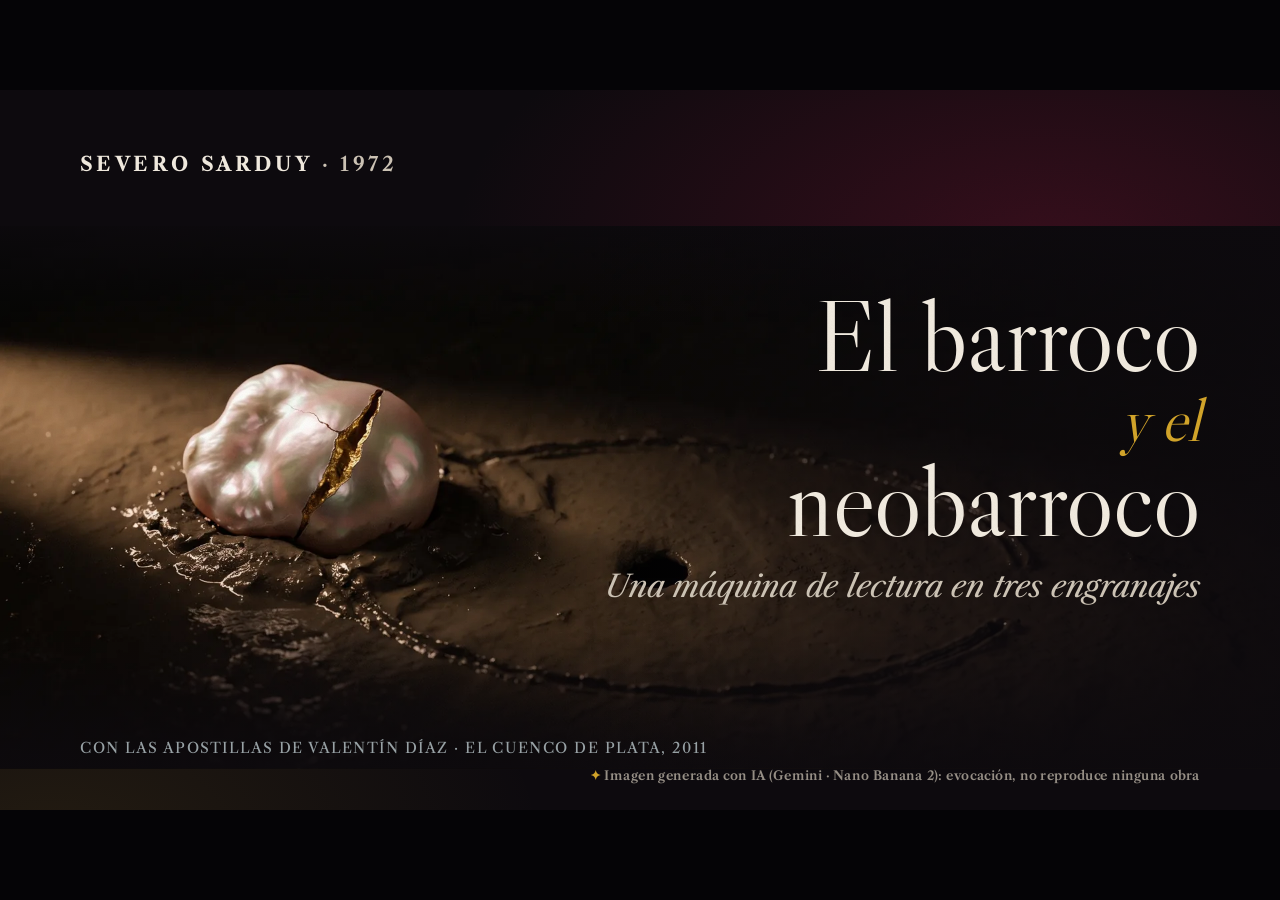
==== docs/index.html @ e1f1f98c "Rediseño: tema claro (papel), Libre Caslon, acento esmeralda y vitrinas oscuras para imagen y 3D Co-" ====
<!doctype html>
<html lang="es">
<head>
<meta charset="utf-8">
<meta name="viewport" content="width=device-width, initial-scale=1">
<title>El barroco y el neobarroco · Severo Sarduy</title>
<meta name="description" content="Clase sobre «El barroco y el neobarroco» de Severo Sarduy (1972), con esquemas 3D.">
<link rel="preconnect" href="https://fonts.googleapis.com">
<link rel="preconnect" href="https://fonts.gstatic.com" crossorigin>
<link href="https://fonts.googleapis.com/css2?family=Libre+Caslon+Display&family=Libre+Caslon+Text:ital,wght@0,400;0,700;1,400&display=swap" rel="stylesheet">
<link rel="stylesheet" href="css/tokens.css">
<link rel="stylesheet" href="css/svg.css">
<link rel="stylesheet" href="css/deck.css">
<link rel="icon" href="data:image/svg+xml,<svg xmlns='http://www.w3.org/2000/svg' viewBox='0 0 64 64'><rect width='64' height='64' fill='%2314100D'/><ellipse cx='32' cy='32' rx='24' ry='15' fill='none' stroke='%23D4A62A' stroke-width='4' stroke-dasharray='8 6'/><circle cx='22' cy='32' r='5' fill='%23D4A62A'/></svg>">
</head>
<body>
<div id="stage" role="application" aria-roledescription="presentación" aria-label="El barroco y el neobarroco">

<!-- =============================================================== 1 PORTADA -->
<section class="slide portada sin-pie oscura" data-titulo="Portada" data-modulo="">
  <div class="banda" data-bg="img/nb-01-perla.webp" role="img" aria-label="Imagen generada con IA: perla barroca irregular semihundida en barro, con una veta de oro y un surco en arco abierto alrededor de un hueco"></div>
  <p class="autor"><b>Severo Sarduy</b> · 1972</p>
  <div class="titulo-portada">
    <h1>El barroco<span class="y">y el</span>neobarroco</h1>
    <p class="sub">Una máquina de lectura en tres engranajes</p>
  </div>
  <p class="apost" style="bottom:80px">Con las apostillas de Valentín Díaz · El Cuenco de Plata, 2011</p>
  <p class="credito ia">Imagen generada con IA (Gemini · Nano Banana 2): evocación, no reproduce ninguna obra</p>
</section>

<!-- =============================================================== 2 PROVOCACIÓN -->
<section class="slide" data-titulo="¿Qué palabra dirían al entrar aquí?" data-modulo="barroco">
  <div class="texto-img">
    <div class="col centro-v">
      <p class="kicker">Provocación</p>
      <h2>¿Qué palabra dirían al entrar aquí?</h2>
      <p class="cuerpo secund">Treinta segundos. Una sola palabra, anotada en su hoja.</p>
      <p class="cita mt-l" data-from="1">¡Cuánto trabajo!</p>
      <p class="ref" data-from="1">La exclamación «infalible» ante toda capilla de Churriguera · Sarduy 1972, §4 a</p>
      <p class="pregunta mt-l" data-from="2">¿Naturaleza desbordada o artificio calculado?</p>
    </div>
    <div class="col">
      <figure class="marco-img" style="height:870px;margin:0">
        <img data-src="img/pd-retablo.webp" alt="Retablo mayor de San Esteban en Salamanca: columnas salomónicas doradas, ángeles y volutas que llenan todo el muro">
        <figcaption class="credito">J. B. de Churriguera, retablo mayor de San Esteban, Salamanca (1692-94) · Foto Zarateman, CC0</figcaption>
      </figure>
    </div>
  </div>
</section>

<!-- =============================================================== 3 EL DESAFÍO -->
<section class="slide" data-titulo="El desafío: construir la máquina" data-modulo="barroco">
  <div class="texto-img">
    <div class="col">
      <p class="kicker">El desafío</p>
      <h2 style="font-size:70px;margin-bottom:24px">Reducir lo barroco a un <em>esquema operatorio</em></h2>
      <p class="cuerpo">Sarduy no quiere ampliar el concepto, sino restringirlo:</p>
      <p class="cita media mt-s">un esquema operatorio preciso, que no dejara intersticios</p>
      <p class="ref">Sarduy 1972, §1 · para el arte latinoamericano de su tiempo</p>
      <p class="cuerpo mt-m" data-from="1">Para Valentín Díaz, el neobarroco es <em>«antes una máquina lectora que una poética»</em>.</p>
      <p class="ref" data-from="1">Díaz 2011, apostilla 4</p>
      <table class="tabla mt-s compacta" data-from="2" style="font-size:26px">
        <tr><td style="font-size:36px;width:300px">I · Artificio</td><td>sustitución · proliferación · condensación</td></tr>
        <tr><td style="font-size:36px">II · Parodia</td><td>intertextualidad · intratextualidad</td></tr>
        <tr><td style="font-size:36px">III · Salida</td><td>erotismo · espejo · revolución</td></tr>
      </table>
    </div>
    <div class="col">
      <figure class="marco-img" style="height:870px;margin:0">
        <img data-src="img/pd-rueda.webp" alt="Rueda de libros de madera: un mueble giratorio que presenta varios libros abiertos a un solo lector">
        <figcaption class="credito">Rueda de libros («bookwheel»), s. XVII · Foto CC0, Wikimedia Commons</figcaption>
      </figure>
    </div>
  </div>
</section>

<!-- =============================================================== 4 BARRUECO -->
<section class="slide" data-titulo="Barrueco: una palabra que ya prolifera" data-modulo="barroco">
  <p class="kicker">§1 · Lo barroco</p>
  <h2>Una palabra que ya <em>prolifera</em></h2>
  <div class="figura" style="height:600px;margin-top:-16px" data-svg="svg/barrueco.svg"></div>
  <p class="cita chica abs" style="left:120px;bottom:104px;width:1250px">destinado, desde su nacimiento, a la ambigüedad, a la difusión semántica</p>
  <p class="ref abs" style="right:120px;bottom:112px">Sarduy 1972, §1</p>
</section>

<!-- =============================================================== 5 TRENTO -->
<section class="slide sin-pie oscura" style="padding:0" data-titulo="Trento: una pedagogía del impacto" data-modulo="barroco">
  <div class="diptico">
    <div>
      <div class="img" data-bg="img/pd-sfumato.webp" role="img" aria-label="Detalle de la Virgen de las Rocas de Leonardo: rostros envueltos en sombras suaves"></div>
      <div class="velo-abajo"></div>
      <div class="txt">
        <p class="quien marca-azogue">Antes</p>
        <p class="cuerpo">El matiz progresivo del <em>sfumato</em>; la sutileza simbólica de los santos con sus atributos.</p>
      </div>
      <p class="credito" style="left:90px;bottom:60px">Leonardo, <i>Virgen de las Rocas</i> (detalle), Louvre · dominio público</p>
    </div>
    <div>
      <div class="img" data-bg="img/pd-loreto.webp" style="background-position:50% 78%" role="img" aria-label="Madonna di Loreto de Caravaggio: dos peregrinos arrodillados, con los pies sucios en primer plano, ante la Virgen"></div>
      <div class="velo-abajo"></div>
      <div class="txt" data-from="1">
        <p class="quien marca-oro">Trento y los jesuitas</p>
        <p class="cuerpo">Un arte «literalmente del <em>tape-à-l’oeil</em>»: nitidez teatral, claroscuro recortado, pies de mendigos y manos callosas.</p>
      </div>
      <p class="credito" style="left:90px;bottom:60px">Caravaggio, <i>Madonna di Loreto</i> (c. 1604-06), Roma · dominio público</p>
    </div>
  </div>
  <div class="abs" style="left:90px;top:70px;z-index:4">
    <p class="kicker">§1 · Contrarreforma</p>
    <h2 style="font-size:72px;text-shadow:0 2px 24px rgba(0,0,0,.7)">Una pedagogía del impacto</h2>
  </div>
</section>

<!-- =============================================================== 6 SÍNTOMAS -->
<section class="slide" data-titulo="Seis síntomas de un corte epistémico" data-modulo="barroco">
  <p class="kicker">§1 · Un estallido</p>
  <h2>Seis síntomas de un <em>corte epistémico</em></h2>
  <div class="figura" style="height:580px" data-svg="svg/sintomas.svg"></div>
  <p class="peq abs revela" style="left:120px;bottom:112px;width:1500px" data-from="7">Nota 1 de Sarduy: no es un corte epistemológico (de la ideología a la ciencia), sino <b class="marca-oro">«el paso de una ideología a otra ideología»</b>.</p>
</section>

<!-- =============================================================== 7 SIMULTÁNEOS -->
<section class="slide" data-titulo="Simultáneos, no causales" data-modulo="barroco">
  <p class="kicker">§1 · Manifestaciones simultáneas</p>
  <h2>Un mismo gesto en los astros, la sangre, el verso y la piedra</h2>
  <div style="display:grid;grid-template-columns:repeat(5,1fr);gap:22px;height:470px;margin-top:0">
    <figure class="marco-img contener" style="margin:0"><img data-src="img/pd-kepler.webp" alt="Diagrama de Kepler de la órbita de Marte vista desde la Tierra"><figcaption class="credito" style="bottom:auto;top:12px">1609 · Kepler</figcaption></figure>
    <figure class="marco-img" style="margin:0" data-from="1"><img data-src="img/pd-gongora.webp" alt="Retrato de Luis de Góngora por Velázquez"><figcaption class="credito" style="bottom:auto;top:12px">1613 · Góngora, <i>Soledades</i></figcaption></figure>
    <figure class="marco-img contener" style="margin:0" data-from="2"><img data-src="img/pd-harvey.webp" alt="Grabado de Harvey que muestra las venas del antebrazo"><figcaption class="credito" style="bottom:auto;top:12px">1628 · Harvey</figcaption></figure>
    <figure class="marco-img" style="margin:0" data-from="3"><img data-src="img/pd-descartes.webp" alt="Retrato de René Descartes atribuido a Frans Hals"><figcaption class="credito" style="bottom:auto;top:12px">1637 · Descartes</figcaption></figure>
    <figure class="marco-img" style="margin:0" data-from="4"><img data-src="img/pd-sancarlo.webp" alt="Cúpula oval de San Carlo alle Quattro Fontane, con casetones que se achican hacia la linterna"><figcaption class="credito" style="bottom:auto;top:12px">1638 · Borromini</figcaption></figure>
  </div>
  <p class="cuerpo mt-m ancho-1100" style="font-size:34px" data-from="5">No hay una causa que baje de la ciencia al arte: son <b>manifestaciones simultáneas</b> de un mismo estallido.</p>
  <p class="credito" style="left:120px;bottom:88px">Kepler, <i>Astronomia nova</i>; Velázquez, <i>Góngora</i>; Harvey, <i>De motu cordis</i>; Hals, <i>Descartes</i>: dominio público · Cúpula de San Carlo: Fiat 500e, CC BY-SA 4.0</p>
</section>

<!-- =============================================================== 8 RETOMBÉE -->
<section class="slide" data-titulo="Parecidos sin causa: retombée" data-modulo="barroco">
  <p class="kicker azogue">Lectura posterior · Sarduy 1974, citado por Díaz</p>
  <h2>Parecidos sin causa: la <em>retombée</em></h2>
  <div class="figura" style="height:560px" data-svg="svg/retombee.svg"></div>
  <p class="cuerpo abs" style="left:120px;bottom:112px;width:1650px;text-align:center;max-width:none">En esta cámara, <em>a veces el eco [precede] a la voz</em>. <span class="ref">Díaz 2011, apostilla 6</span></p>
</section>

<!-- =============================================================== 9 D'ORS / SARDUY -->
<section class="slide sin-pie oscura" style="padding:0" data-titulo="¿Naturaleza o artificio?" data-modulo="artificio">
  <div class="diptico">
    <div>
      <div class="img" data-bg="img/nb-02-jardin.webp" role="img" aria-label="Imagen generada con IA: rincón de jardín botánico con helechos, bruma y dos tórtolas"></div>
      <div class="velo-abajo"></div>
      <div class="txt">
        <p class="quien marca-azogue">Lo que oye Eugenio d’Ors</p>
        <p class="cita chica">voces de tórtolas, voces de trompetas, oídas en un jardín botánico</p>
        <p class="cuerpo mt-s">Lo barroco como retorno a lo primigenio: la nostalgia del Paraíso Perdido.</p>
      </div>
    </div>
    <div>
      <div class="img" data-bg="img/nb-04-festin.webp" role="img" aria-label="Imagen generada con IA: bodegón de un festín de azúcar, vidrio y seda, con una máscara vacía"></div>
      <div class="velo-abajo"></div>
      <div class="txt" data-from="1">
        <p class="quien marca-oro">Lo que ve Sarduy</p>
        <p class="cita chica">la apoteosis del artificio, la ironía e irrisión de la naturaleza</p>
        <p class="cuerpo mt-s">Volutas, arabescos, máscaras, confitados sombreros: <b>artificialización</b> (Rousset).</p>
      </div>
    </div>
  </div>
  <div class="abs" style="left:90px;top:70px;z-index:4">
    <p class="kicker">§2 · Artificio</p>
    <h2 style="font-size:72px;text-shadow:0 2px 24px rgba(0,0,0,.7)">¿Naturaleza o artificio?</h2>
  </div>
  <p class="etiqueta-ia" style="right:40px;top:40px;z-index:4">✦ Imágenes generadas con IA · evocaciones</p>
  <p class="peq abs" style="left:1050px;right:90px;top:170px;z-index:4" data-from="2">Matiz de Díaz: el desacuerdo con d’Ors «no debería ser sobreestimado»; con él, el barroco se vuelve <em>lo barroco</em>, una constante que atraviesa épocas.</p>
</section>

<!-- =============================================================== 10 GÓNGORA -->
<section class="slide" data-titulo="Adivina qué nombra Góngora" data-modulo="artificio">
  <p class="kicker">§2 · Artificialización</p>
  <h2>¿Qué nombra Góngora?</h2>
  <div class="tarjetas t3" style="height:700px">
    <div class="tarjeta" style="padding:0;overflow:hidden;display:flex;flex-direction:column">
      <p class="cita chica" style="padding:28px 30px 0">raudos torbellinos de Noruega</p>
      <div style="flex:1;position:relative;margin-top:16px" data-from="1">
        <div class="sangre" data-bg="img/nb-05-halcon.webp" style="background-position:70% 50%" role="img" aria-label="Imagen generada con IA: halcón en picado que se deshace en un torbellino"></div>
        <p class="pregunta rotulo-img">los halcones</p>
      </div>
    </div>
    <div class="tarjeta" style="padding:0;overflow:hidden;display:flex;flex-direction:column">
      <p class="cita chica" style="padding:28px 30px 0">paréntesis frondosos / al período [son] su corriente</p>
      <div style="flex:1;position:relative;margin-top:16px" data-from="2">
        <div class="sangre" data-bg="img/nb-07-islas.webp" style="background-position:62% 50%" role="img" aria-label="Imagen generada con IA: vista aérea de un río con dos islas curvas como paréntesis"></div>
        <p class="pregunta rotulo-img">las islas de un río</p>
      </div>
    </div>
    <div class="tarjeta" style="padding:0;overflow:hidden;display:flex;flex-direction:column">
      <p class="cita chica" style="padding:28px 30px 0">de fugitiva plata / la bisagra, aunque estrecha, abrazadora</p>
      <div style="flex:1;position:relative;margin-top:16px" data-from="3">
        <div class="sangre" data-bg="img/pd-magallanes.webp" style="background-position:40% 60%" role="img" aria-label="Mapa de Blaeu de 1635 del estrecho de Magallanes"></div>
        <p class="pregunta rotulo-img">el estrecho de Magallanes</p>
      </div>
    </div>
  </div>
  <p class="credito" style="left:120px;bottom:88px">Góngora, <i>Soledades</i> (1613), citado por Sarduy §2 · ✦ halcón e islas: imágenes generadas con IA · W. Blaeu, <i>Tabula Magellanica</i> (1635), dominio público</p>
</section>

<!-- =============================================================== 11 METÁFORA AL CUADRADO -->
<section class="slide" data-titulo="La metáfora al cuadrado" data-modulo="artificio">
  <div class="dos" style="grid-template-columns:600px 1fr;gap:50px">
    <div class="col">
      <p class="kicker">§2 · Góngora y sus lectores</p>
      <h2>La metáfora <em>al cuadrado</em></h2>
      <p class="cita chica">eleva al cuadrado un nivel ya elaborado del lenguaje</p>
      <p class="ref">Sarduy 1972, §2</p>
      <p class="cuerpo mt-m" style="font-size:34px">Dámaso Alonso descifra a Góngora; Sarduy comenta a Alonso; «otro quizá (ojalá) comentará éste». Cada lectura <b>envuelve</b> a la anterior: muñecas rusas.</p>
      <p class="peq mt-m voz-diaz" data-from="6">Díaz: leer no devuelve el sentido literal —el origen está «potencialmente perdido»—; inventa un grado más.</p>
    </div>
    <div class="figura" style="height:820px;margin-top:-20px" data-svg="svg/muniecas.svg"></div>
  </div>
</section>

<!-- =============================================================== 12 MINI-TALLER -->
<section class="slide claro" data-titulo="Mini-taller: perífrasis al cuadrado" data-modulo="artificio">
  <div class="temporizador" data-seg="180"><div class="tiempo">3:00</div><div class="rotulo">clic o T para iniciar</div></div>
  <p class="kicker">Mini-taller · 3 minutos</p>
  <h2>Perífrasis <em style="color:var(--oro-viejo)">al cuadrado</em></h2>
  <ol class="pasos-taller mt-m" style="font-size:44px;max-width:1450px">
    <li><b>90 segundos.</b> Nombren algo cotidiano sin nombrarlo: la cordillera, el metro a las 8, un completo…</li>
    <li>Háganlo <b>al cuadrado</b>: una metáfora sobre otra metáfora, no sobre la cosa.</li>
    <li><b>60 segundos.</b> Su vecino o vecina adivina.</li>
  </ol>
  <p class="pregunta mt-l" data-from="1">¿Se recuperó el «nivel cero»? ¿O quedó sólo la distancia?</p>
</section>

<!-- =============================================================== 13 EL SIGNO -->
<section class="slide" data-titulo="El signo y su distancia" data-modulo="artificio">
  <p class="kicker">§2 a · Antes de los engranajes</p>
  <h2>El signo y su <em>distancia</em></h2>
  <div class="figura" style="height:560px" data-svg="svg/signo.svg"></div>
  <div class="dos abs" style="left:120px;right:120px;bottom:118px;height:auto;gap:80px">
    <p class="cuerpo" style="font-size:32px">Arte clásico: <b>adherencia</b> entre significante (Snte.) y significado (Sdo.).</p>
    <p class="cuerpo" style="font-size:32px" data-from="1">Barroco: «Abertura, falla entre lo [nombrante] y lo nombrado». Toda la obra, una <b>hipérbole</b>.</p>
  </div>
</section>

<!-- =============================================================== 14 SUSTITUCIÓN -->
<section class="slide" data-titulo="Engranaje 1: sustitución" data-modulo="artificio">
  <p class="kicker">§2 a · Engranaje 1</p>
  <h2><em>Sustitución</em>: el nombre escamoteado</h2>
  <div class="figura" style="height:420px;margin-top:-6px" data-svg="svg/fig1.svg"></div>
  <div class="tarjetas t3 mt-s" style="grid-template-columns:1.2fr 1fr 1fr">
    <div class="tarjeta s"><h3>Lezama Lima</h3><p><i>Paradiso</i>: para «virilidad», <b class="marca-oro">«el aguijón del leptosomático macrogenitoma»</b>.</p></div>
    <div class="tarjeta s" data-from="3"><h3>Portocarrero</h3><p>En <i>Flora</i>, en lugar del «sombrero», una abigarrada cornucopia, un andamiaje floral.</p></div>
    <div class="tarjeta s" data-from="4"><h3>Ricardo Porro</h3><p>El desagüe no es gárgola, sino flauta, fémur o falo; una fuente con forma de <b class="marca-oro">papaya</b>.</p></div>
  </div>
  <a class="abrir3d" href="3d/visor.html?e=sustitucion&amp;volver=%23%2F15">Ver en 3D ↗</a>
</section>

<!-- =============================================================== 15 SUSTITUCIÓN 3D -->
<section class="slide con3d sin-pie oscura" data-titulo="Sustitución en 3D" data-modulo="artificio">
  <div class="embed3d" data-escena="sustitucion" data-estados="0,1,2,3,5,6,7" data-titulo="Esquema 3D de la sustitución" style="background-image:url(3d/posters/sustitucion.webp)"></div>
  <div class="cabecera3d"><p class="kicker cian">Esquema 3D · Blender</p><h2>La figura 1 <em>en profundidad</em></h2></div>
  <a class="abrir3d" href="3d/visor.html?e=sustitucion&amp;volver=%23%2F15">Pantalla completa ↗</a>
</section>

<!-- =============================================================== 16 PROLIFERACIÓN -->
<section class="slide" data-titulo="Engranaje 2: proliferación" data-modulo="artificio">
  <div class="dos" style="grid-template-columns:1.25fr 1fr;gap:56px">
    <div class="col">
      <p class="kicker">§2 b · Engranaje 2</p>
      <h2><em>Proliferación</em>: rodear lo ausente</h2>
      <div class="figura" style="height:560px;margin-top:-12px" data-svg="svg/fig2.svg"></div>
      <p class="cita chica">una cadena de significantes que progresa metonímicamente</p>
    </div>
    <div class="col">
      <figure class="marco-img ia" style="height:560px;margin:40px 0 0" data-from="1">
        <img data-src="img/nb-06-carpentier.webp" style="object-position:62% 50%" alt="Imagen generada con IA: patio colonial de noche con reloj de sol, balanza con un gato dormido, telescopio en una ventana rota y un armario alto">
        <figcaption class="credito">✦ Imagen generada con IA · evocación de Carpentier, <i>El siglo de las luces</i>, cap. III</figcaption>
      </figure>
      <p class="pregunta mt-m" data-from="1">¿Qué palabra falta en el centro?</p>
      <p class="cuerpo mt-s" style="font-size:32px" data-from="2">«Desorden»: nunca se nombra; se infiere por <b>lectura radial</b>.</p>
    </div>
  </div>
</section>

<!-- =============================================================== 17 PROLIFERACIÓN 3D -->
<section class="slide con3d sin-pie oscura" data-titulo="Proliferación en 3D" data-modulo="artificio">
  <div class="embed3d" data-escena="proliferacion" data-estados="0,1,2,3,4,5" data-titulo="Esquema 3D de la proliferación" style="background-image:url(3d/posters/proliferacion.webp)"></div>
  <div class="cabecera3d"><p class="kicker cian">Esquema 3D · Blender</p><h2>Del arco abierto <em>a la elipse</em></h2></div>
  <a class="abrir3d" href="3d/visor.html?e=proliferacion&amp;volver=%23%2F17">Pantalla completa ↗</a>
</section>

<!-- =============================================================== 18 CONDENSACIÓN -->
<section class="slide" data-titulo="Engranaje 3: permutación y condensación" data-modulo="artificio">
  <p class="kicker">§2 c · Engranaje 3</p>
  <h2><em>Condensación</em>: dos que se funden en un tercero</h2>
  <div class="figura" style="height:450px" data-svg="svg/fig3.svg"></div>
  <div class="dos mt-s" style="height:auto;gap:70px">
    <div><p class="cita chica">un tercer término que resume semánticamente los dos primeros</p><p class="ref">Sarduy 1972, §2 c · Cabrera Infante, <i>Tres tristes tigres</i></p></div>
    <p class="cuerpo" style="font-size:32px">«El régimen del sentido es el de la <b>libertad vigilada</b>» (Barthes): las condensaciones vigilan el juego y hacen surgir sentido.</p>
  </div>
</section>

<!-- =============================================================== 19 CONDENSACIÓN 3D -->
<section class="slide con3d sin-pie oscura" data-titulo="Condensación en 3D: el lector dentro" data-modulo="artificio">
  <div class="embed3d" data-escena="condensacion" data-estados="0,1,2,3,4" data-titulo="Esquema 3D de la condensación" style="background-image:url(3d/posters/condensacion.webp)"></div>
  <div class="cabecera3d"><p class="kicker cian">Esquema 3D · Blender</p><h2>La figura 3 <em>con el lector dentro</em></h2></div>
  <a class="abrir3d" href="3d/visor.html?e=condensacion&amp;volver=%23%2F19">Pantalla completa ↗</a>
</section>

<!-- =============================================================== 20 ANAMORFOSIS -->
<section class="slide" data-titulo="La lectura como desplazamiento" data-modulo="artificio">
  <div class="texto-img ancha">
    <div class="col">
      <p class="kicker">§2 c · Condensación visual</p>
      <h2>Leer es <em>desplazarse</em></h2>
      <p class="cuerpo" style="font-size:34px">Antes, la <b>anamorfosis</b>: una figura sólo se ve desde otro punto de vista.</p>
      <p class="cuerpo" style="font-size:34px" data-from="1">Cruz-Diez: estrías pintadas con tres colores; el cuadro cambia si el espectador está a la izquierda, al frente o a la derecha. El desplazamiento es «comparable a la lectura».</p>
      <p class="cuerpo" style="font-size:34px" data-from="2">Cine: superposición de imágenes (<i>sincrónica</i>, Torre Nilsson) o de secuencias en la memoria (<i>diacrónica</i>, Glauber Rocha).</p>
      <p class="ref" data-from="1">Obras de Cruz-Diez y Le Parc: consultar en sus sitios oficiales (no se reproducen aquí)</p>
    </div>
    <div class="col">
      <figure class="marco-img contener" style="height:860px;margin:0">
        <img data-src="img/pd-holbein.webp" alt="Los embajadores de Holbein: dos hombres junto a una mesa con instrumentos; en primer plano, una mancha alargada que es una calavera en anamorfosis">
        <figcaption class="credito">Hans Holbein el Joven, <i>Los embajadores</i> (1533), National Gallery · dominio público</figcaption>
      </figure>
    </div>
  </div>
</section>

<!-- =============================================================== 21 SÍNTESIS -->
<section class="slide" data-titulo="Sustituir, rodear, fundir" data-modulo="artificio">
  <p class="kicker">§2 · Síntesis del artificio</p>
  <h2>Sustituir, rodear, <em>fundir</em></h2>
  <div class="tarjetas t3 mt-m grandes">
    <div class="tarjeta s"><span class="letra">S</span><h3>Sustitución</h3><p>¿Qué significante falta, y cuál lo reemplaza <b class="marca-oro">desde lejos</b>?</p><p class="ref">Figura 1</p></div>
    <div class="tarjeta p" data-from="1"><span class="letra">P</span><h3>Proliferación</h3><p>¿Alrededor de qué ausencia avanza la cadena, <b class="marca-cian">sin cerrarse</b>?</p><p class="ref">Figura 2 · arco abierto, «etc.»</p></div>
    <div class="tarjeta c" data-from="2"><span class="letra">C</span><h3>Condensación</h3><p>¿Qué dos significantes se ponen en escena y <b class="marca-oro">se funden</b> en un tercero?</p><p class="ref">Figura 3</p></div>
  </div>
  <p class="cuerpo mt-l ancho-1100" data-from="3">Los mecanismos se combinan: en <i>Gran sertón: veredas</i>, el Diablo nunca es nombrado (sustitución) y una cadena de nombres lo rodea (proliferación).</p>
</section>

<!-- =============================================================== 22 BANCO DE PRUEBAS -->
<section class="slide claro" data-titulo="Taller: banco de pruebas" data-modulo="artificio">
  <div class="temporizador" data-seg="480"><div class="tiempo">8:00</div><div class="rotulo">clic o T para iniciar</div></div>
  <p class="kicker">Taller · en grupos de 4</p>
  <h2>Banco de pruebas</h2>
  <ol class="pasos-taller" style="font-size:46px;max-width:1500px">
    <li>¿Qué significante <b>falta, se sustituye o se funde</b>?</li>
    <li>Dibujen el diagrama con la figura 1, 2 o 3 (la 2 siempre <b>abierta</b>).</li>
    <li>Decidan: <b>S, P, C</b> o mixto.</li>
    <li>Busquen <b>una frase del ensayo</b> que lo pruebe.</li>
  </ol>
  <p class="peq mt-l" style="font-size:36px">Roles: lector/a · diagramador/a · fiscal de evidencia · portavoz</p>
</section>

<!-- =============================================================== 23 ESPECÍMENES -->
<section class="slide claro" data-titulo="Especímenes A–F" data-modulo="artificio">
  <p class="kicker">Taller · especímenes</p>
  <h2 style="margin-bottom:26px">Seis especímenes</h2>
  <div class="tarjetas t3" style="gap:22px">
    <div class="tarjeta"><span class="letra">A</span><h3>Guimarães Rosa</h3><p><i>Gran sertón: veredas</i>. El Diablo nunca se nombra; lo rodean decenas de apodos.</p><p class="ref" data-from="1">Clave: S + P (según Sarduy)</p></div>
    <div class="tarjeta"><span class="letra">B</span><h3>Neruda</h3><p><i>Canto general</i>: «Guayaquil, sílaba de lanza, filo de estrella ecuatorial…»</p><p class="ref" data-from="1">Clave: P · constelación que dispersa el sentido</p></div>
    <div class="tarjeta"><span class="letra">C</span><h3>Cabrera Infante</h3><p>«maquinoscrito»: máquina + manuscrito.</p><p class="ref" data-from="1">Clave: C · condensación</p></div>
    <div class="tarjeta"><span class="letra">D</span><h3>Ricardo Porro</h3><p>Una fuente con forma de papaya (en argot cubano, también el sexo femenino).</p><p class="ref" data-from="1">Clave: S que erotiza la obra entera</p></div>
    <div class="tarjeta"><span class="letra">E</span><h3>Lewis Carroll</h3><p>«slithy» = <i>lithe</i> (ágil) + <i>slimy</i> (viscoso). <span class="peq">(añadido)</span></p><p class="ref" data-from="1">Clave: C · la «descendencia lewiscarrolliana»</p></div>
    <div class="tarjeta"><span class="letra">F</span><h3>Sor Juana</h3><p><i>Primero sueño</i>: «Piramidal, funesta, de la tierra / nacido sombra…» <span class="peq">(añadido)</span></p><p class="ref" data-from="1">Clave: P alrededor de «noche», no nombrada</p></div>
  </div>
</section>

<!-- =============================================================== 24 FILIGRANA -->
<section class="slide" data-titulo="Un texto debajo de otro" data-modulo="parodia">
  <div class="texto-img">
    <div class="col centro-v">
      <p class="kicker magenta">§3 · Parodia</p>
      <h2>Un texto <em>debajo</em> de otro</h2>
      <p class="cuerpo">Robert Jammes, sobre una parodia de Góngora a un romance de Lope: hay que leer el texto anterior</p>
      <p class="cita media mt-s">en filigrana para poder gustar totalmente de él</p>
      <p class="cuerpo mt-m">…y por eso sería un <b>género menor</b>.</p>
      <p class="peq mt-m">Filigrana: la marca de agua que sólo aparece a contraluz.</p>
    </div>
    <div class="col">
      <figure class="marco-img ia" style="height:870px;margin:0">
        <img data-src="img/nb-08-filigrana.webp" alt="Imagen generada con IA: hoja de papel antiguo a contraluz con una marca de agua de volutas y escritura borrada ilegible">
        <figcaption class="credito">✦ Imagen generada con IA · evocación</figcaption>
      </figure>
    </div>
  </div>
</section>

<!-- =============================================================== 25 LOPE / GÓNGORA -->
<section class="slide claro" data-titulo="Ensíllenme el asno rucio" data-modulo="parodia">
  <div class="temporizador" data-seg="240"><div class="tiempo">4:00</div><div class="rotulo">clic o T para iniciar</div></div>
  <p class="kicker">Actividad · leer en filigrana</p>
  <h2>¿Qué conserva? ¿Qué degrada?</h2>
  <div class="dos mt-m" style="height:auto">
    <div><p class="autor-verso" style="color:var(--oro-viejo)">Lope de Vega</p>
      <p class="versos" style="color:var(--tinta-2)"><span class="igual" style="color:#5b4e44">Ensíllenme el</span> potro <span class="igual" style="color:#5b4e44">rucio</span><br><span class="igual" style="color:#5b4e44">del</span> alcaide de los Vélez</p></div>
    <div data-from="1"><p class="autor-verso" style="color:var(--oro-viejo)">Góngora</p>
      <p class="versos" style="color:var(--tinta-2)"><span style="color:#5b4e44">Ensíllenme el</span> <span class="dif" style="color:#B0206A">asno</span> <span style="color:#5b4e44">rucio</span><br><span style="color:#5b4e44">del</span> <span class="dif" style="color:#B0206A">alcalde Antón Llorente</span></p></div>
  </div>
  <p class="pregunta mt-l" data-from="2">Completen: «La parodia corona ___ y destrona ___». ¿Género menor o mayor?</p>
  <p class="ref" data-from="2">Sarduy no nombra el romance: este par es el ejemplo más citado de esa parodia.</p>
</section>

<!-- =============================================================== 26 INVERSIÓN -->
<section class="slide" data-titulo="La inversión barroca" data-modulo="parodia">
  <div class="texto-img ancha" style="grid-template-columns:1fr 900px">
    <div class="col">
      <p class="kicker magenta">§3 · Bajtín y el carnaval</p>
      <h2>La inversión <em>barroca</em></h2>
      <p class="cuerpo" style="font-size:34px">Sarduy invierte a Jammes: sólo si hay que leerla en filigrana, la obra latinoamericana pertenece a un <b>género mayor</b>.</p>
      <p class="cita chica mt-m" data-from="1">una apoteosis que esconde una irrisión</p>
      <p class="ref" data-from="1">La coronación paródica del carnaval · Sarduy 1972, §3</p>
      <p class="cuerpo mt-m" style="font-size:32px" data-from="2">Carnavalización = <b>polifonía</b>: textos que dialogan dentro del texto. Pero es barroca sólo si ocupa los <b>puntos nodales</b> de la obra.</p>
    </div>
    <div class="col">
      <figure class="marco-img contener" style="height:860px;margin:0">
        <img data-src="img/pd-bruegel.webp" alt="Combate entre Carnaval y Cuaresma de Bruegel: una plaza llena de gente; a un lado un gordo sobre un barril, al otro una figura flaca de la Cuaresma">
        <figcaption class="credito">Pieter Bruegel el Viejo, <i>Combate entre Carnaval y Cuaresma</i> (1559), Viena · dominio público</figcaption>
      </figure>
    </div>
  </div>
</section>

<!-- =============================================================== 27 ESTRATOS 3D -->
<section class="slide con3d sin-pie oscura" data-titulo="Leer en filigrana en 3D" data-modulo="parodia">
  <div class="embed3d" data-escena="estratos" data-estados="0,1,2,3,4,5" data-titulo="Esquema 3D de los estratos del texto" style="background-image:url(3d/posters/estratos.webp)"></div>
  <div class="cabecera3d"><p class="kicker magenta">Esquema 3D · Blender</p><h2>Cita, reminiscencia <em>y gramas</em></h2></div>
  <a class="abrir3d" href="3d/visor.html?e=estratos&amp;volver=%23%2F27">Pantalla completa ↗</a>
</section>

<!-- =============================================================== 28 GRAMAS -->
<section class="slide" data-titulo="Escritura entre la escritura" data-modulo="parodia">
  <div class="texto-img" style="grid-template-columns:1fr 560px">
    <div class="col">
      <p class="kicker magenta">§3 b · Intratextualidad</p>
      <h2>Escritura <em>entre</em> la escritura</h2>
      <p class="cuerpo" style="font-size:34px"><b class="marca-cian">Gramas fonéticos</b>: el anagrama, el palíndromo…</p>
      <p class="versos mt-s" style="font-size:52px;letter-spacing:.04em">DÁBALE ARROZ A LA ZORRA EL ABAD</p>
      <p class="versos" style="font-size:44px;letter-spacing:.04em;color:var(--nacar)" data-from="1">ANITA LAVA LA TINA</p>
      <p class="cuerpo mt-m" style="font-size:34px" data-from="2"><b class="marca-cian">Gramas sémicos</b>: en <i>Paradiso</i>, «mal de muerte» y «traspiés en la alabanza» apuntan a una frase hecha que nunca aparece…</p>
      <p class="pregunta mt-s" data-from="3">el «mal de ojo»</p>
      <p class="peq mt-m voz-diaz" data-from="4">Díaz, con François Wahl: la zona de los gramas es «probablemente la más superflua» del ensayo.</p>
    </div>
    <div class="col">
      <figure class="marco-img ia" style="height:860px;margin:0" data-from="3">
        <img data-src="img/nb-10-azabache.webp" style="object-position:50% 20%" alt="Imagen generada con IA: amuleto de azabache con hilo rojo y una cuenta azul en forma de ojo">
        <figcaption class="credito">✦ Imagen generada con IA · evocación</figcaption>
      </figure>
    </div>
  </div>
</section>

<!-- =============================================================== 29 OTRO ÁNGEL -->
<section class="slide" data-titulo="¡Otro ángel más!" data-modulo="salida">
  <div class="texto-img" style="grid-template-columns:1fr 640px">
    <div class="col">
      <p class="kicker">§4 a · Erotismo</p>
      <h2>¡Otro <em>ángel</em> más!</h2>
      <p class="cuerpo" style="font-size:34px">El espacio barroco es el de <b>la superabundancia y el desperdicio</b>. Busca un objeto que siempre falta: el objeto (a) de Lacan.</p>
      <p class="cuerpo mt-s" style="font-size:34px" data-from="1">Cada suplemento —otra voluta, otro ángel (Lezama)— <b>constata un fracaso</b>, y por eso se repite.</p>
      <p class="cita chica mt-m" data-from="2">¡Cuánto trabajo perdido!</p>
      <p class="cuerpo" style="font-size:32px" data-from="2">Juego, no trabajo: erotismo como <b>derroche</b>, parodia de la función reproductiva.</p>
      <p class="pregunta mt-m" data-from="3">¿Su palabra del comienzo era de trabajo o de juego?</p>
    </div>
    <div class="col angeles interactivo" data-angeles>
      <figure class="marco-img" style="height:760px;margin:0">
        <img data-src="img/pd-retablo.webp" alt="Retablo mayor de San Esteban en Salamanca">
        <div class="campo"></div>
      </figure>
      <p class="mt-s"><button class="boton-angel" type="button">¡Otro ángel más!</button><span class="contador">suplementos: <span class="cuenta">0</span></span></p>
    </div>
  </div>
</section>

<!-- =============================================================== 30 ESPEJO REDUCTOR -->
<section class="slide" data-titulo="El espejo reductor" data-modulo="salida">
  <div class="texto-img" style="grid-template-columns:1fr 700px">
    <div class="col">
      <p class="kicker azogue">§4 b · Espejo</p>
      <h2>El espejo <em>reductor</em></h2>
      <p class="cuerpo" style="font-size:34px">La obra barroca refleja lo que la envuelve y quiere ser</p>
      <p class="cita chica mt-s">a la vez totalizante y minucioso</p>
      <p class="cuerpo mt-m" style="font-size:34px" data-from="1">…pero no lo logra: algo <b>le opone su opacidad</b>, le niega su imagen. Como el espejo de los Arnolfini, o el espejo gongorino, «aunque cóncavo fiel».</p>
      <p class="peq mt-m" data-from="2">Van Eyck (1434) no es barroco: Sarduy lo usa como emblema del reflejo que resume y reduce.</p>
    </div>
    <div class="col">
      <figure class="marco-img" style="height:860px;margin:0">
        <img data-src="img/pd-arnolfini.webp" style="object-position:50% 40%" alt="El matrimonio Arnolfini de Van Eyck; al fondo, un espejo convexo refleja la habitación en miniatura">
        <figcaption class="credito">Jan van Eyck, <i>El matrimonio Arnolfini</i> (1434), National Gallery · dominio público</figcaption>
      </figure>
    </div>
  </div>
</section>

<!-- =============================================================== 31 ESPEJO 3D -->
<section class="slide con3d sin-pie oscura" data-titulo="Espejo en 3D: tres reflejos" data-modulo="salida">
  <div class="embed3d" data-escena="espejo" data-estados="0,1,2,3,4" data-titulo="Esquema 3D del espejo" style="background-image:url(3d/posters/espejo.webp)"></div>
  <div class="cabecera3d"><p class="kicker azogue">Esquema 3D · Blender</p><h2>Del reflejo armónico <em>al pulverizado</em></h2></div>
  <a class="abrir3d" href="3d/visor.html?e=espejo&amp;volver=%23%2F31">Pantalla completa ↗</a>
</section>

<!-- =============================================================== 32 NEOBARROCO -->
<section class="slide" data-titulo="Neobarroco: reflejo pulverizado" data-modulo="salida">
  <div class="texto-img" style="grid-template-columns:1fr 640px">
    <div class="col centro-v">
      <p class="kicker cian">§4 b · El barroco actual</p>
      <h2 class="neo">NEOBARROCO</h2>
      <p class="cuerpo" style="font-size:34px">El barroco histórico: un universo descentrado <b>«pero aún armónico»</b>, bajo un logos exterior (el dios jesuita, el rey).</p>
      <p class="cuerpo mt-s" style="font-size:34px" data-from="1">El neobarroco refleja estructuralmente <b class="marca-cian">la carencia</b>: el logos ya sólo es una pantalla que esconde el vacío.</p>
      <p class="cita media mt-m" data-from="2">reflejo necesariamente pulverizado de un saber</p>
      <p class="ref" data-from="2">«Arte del destronamiento y la discusión» · Sarduy 1972, §4 b</p>
    </div>
    <div class="col">
      <figure class="marco-img ia" style="height:860px;margin:0">
        <img data-src="img/nb-12-espejo.webp" alt="Imagen generada con IA: espejo convexo que estalla en esquirlas alrededor de un centro vacío, con reflejos dorados y cian">
        <figcaption class="credito">✦ Imagen generada con IA · evocación</figcaption>
      </figure>
    </div>
  </div>
</section>

<!-- =============================================================== 33 TRES REFLEJOS -->
<section class="slide" data-titulo="Tres reflejos" data-modulo="salida">
  <p class="kicker azogue">§4 b · Síntesis</p>
  <h2>Tres <em>reflejos</em></h2>
  <div class="figura" style="height:700px" data-svg="svg/reflejos.svg"></div>
</section>

<!-- =============================================================== 34 REVOLUCIÓN -->
<section class="slide sin-pie oscura" style="padding:0" data-titulo="Barroco de la Revolución" data-modulo="salida">
  <div class="sangre" data-bg="img/nb-13-capitel.webp" style="background-position:70% 50%" role="img" aria-label="Imagen generada con IA en estética offset: capitel dorado que cae frente a un muro caribeño descascarado"></div>
  <div class="velo-izq"></div>
  <div class="sobre" style="padding:92px 120px;width:1100px">
    <p class="kicker magenta">§4 c · Debate · 5 minutos</p>
    <h2>¿Puede una sintaxis ser <em>revolucionaria</em>?</h2>
    <p class="cuerpo" style="font-size:34px">La frase de Lezama: <b>«sintácticamente incorrecta»</b>, pierde el hilo, no cae sobre sus pies: metaforiza el orden discutido, el dios juzgado, la ley transgredida.</p>
    <div class="dos mt-m" style="height:auto;gap:40px">
      <div class="tarjeta" data-from="1"><h3 class="marca-cian">A · Sí</h3><p>Impugna el logos desde la forma misma del lenguaje.</p></div>
      <div class="tarjeta" data-from="1"><h3 class="marca-magenta">B · No</h3><p>El volumen de 1972 fue más estético que político (Gilman, vía Díaz).</p></div>
    </div>
    <p class="peq mt-m voz-diaz" data-from="2">Díaz: en 1972 «Revolución» es la cubana; la de Sarduy es una «postulación, aún eufórica», una grieta interior que luego abandona.</p>
  </div>
  <p class="etiqueta-ia" style="right:40px;bottom:40px">✦ Imagen generada con IA · evocación</p>
</section>

<!-- =============================================================== 35 PRUEBA DE ESTRÉS -->
<section class="slide" data-titulo="Prueba de estrés: ¿qué no puede leer la máquina?" data-modulo="salida">
  <p class="kicker azogue">Apostilla 4 · Prueba de estrés</p>
  <h2>¿Qué <em>no</em> puede leer la máquina?</h2>
  <div class="figura" style="height:470px" data-svg="svg/genealogia.svg"></div>
  <div class="dos" style="height:auto;gap:70px">
    <p class="cuerpo" style="font-size:32px">Tan específica (tres mecanismos, dos parodias) como general: ¿qué obra quedaría fuera? Por de pronto, <b>el realismo</b>.</p>
    <p class="cuerpo" style="font-size:32px" data-from="6">Hoy, llamar «neobarroca» a una obra <b>«equivale a no decir casi nada»</b>. Queda la fuerza de la noción: un modo de mirar.</p>
  </div>
</section>

<!-- =============================================================== 36 TICKET -->
<section class="slide claro" data-titulo="Ticket de salida" data-modulo="salida">
  <div class="temporizador" data-seg="300"><div class="tiempo">5:00</div><div class="rotulo">clic o T para iniciar</div></div>
  <p class="kicker">Ticket de salida · individual</p>
  <h2>Antes de salir</h2>
  <ol class="pasos-taller" style="font-size:42px;max-width:1500px">
    <li>Diagrama <b>«Sanhattan»</b> con la notación de la figura 3 y nombra el mecanismo.</li>
    <li>Una novela escrita, sin citarlas nunca, con el léxico de las crónicas de la Conquista: ¿<b>cita, reminiscencia o grama</b>?</li>
    <li>En una frase: ¿por qué el reflejo neobarroco está <b>«necesariamente pulverizado»</b>?</li>
    <li>Una pregunta que te llevas.</li>
  </ol>
</section>

<!-- =============================================================== 37 TAREA -->
<section class="slide" data-titulo="Tarea: informe de operador/a" data-modulo="salida">
  <div class="texto-img" style="grid-template-columns:1fr 520px">
    <div class="col">
      <p class="kicker">Para la próxima semana</p>
      <h2>Informe de <em>operador/a</em></h2>
      <p class="cuerpo" style="font-size:34px">Elijan un espécimen latinoamericano (una página, una imagen, un edificio, una performance) y pónganlo en la máquina:</p>
      <ol class="pasos-taller mt-s" style="font-size:32px">
        <li>Dos mecanismos diagramados (la proliferación, siempre abierta).</li>
        <li>Un intertexto o un grama, clasificado.</li>
        <li>¿Reflejo significante o estructural?</li>
        <li>Prueba de estrés: qué no puede leer la máquina.</li>
      </ol>
      <p class="peq mt-s">1.000-1.200 palabras · al menos cuatro citas breves con página · sugerencias: Lemebel, Juan Luis Martínez, Eltit, Zurita, el neobarroso</p>
    </div>
    <div class="col">
      <figure class="marco-img ia" style="height:860px;margin:0">
        <img data-src="img/nb-01-perla.webp" style="object-position:20% 50%" alt="Imagen generada con IA: perla barroca en el barro">
      </figure>
    </div>
  </div>
</section>

<!-- =============================================================== 38 CRÉDITOS -->
<section class="slide" data-titulo="Créditos y bibliografía" data-modulo="">
  <p class="kicker azogue">Créditos</p>
  <h2 style="font-size:64px;margin-bottom:26px">Créditos y bibliografía</h2>
  <div class="creditos-lista">
    <p><b>Texto.</b> Severo Sarduy, «El barroco y el neobarroco» (1972), en C. Fernández Moreno (coord.), <i>América Latina en su literatura</i>, Siglo XXI/UNESCO. Ed. con apostillas de Valentín Díaz, El Cuenco de Plata, 2011. Citas breves con fines docentes.</p>
    <p><b>Figuras 1-3.</b> Reconstrucción según Sarduy 1972 (SVG propios).</p>
    <p><b>Esquemas 3D.</b> Modelados con scripts de Blender 5.2 y mostrados con three.js (MIT). Dispositivos genéricos: no reproducen obras de ningún artista.</p>
    <p><b>Imágenes generadas con IA</b> (✦). Gemini · Nano Banana 2: perla, jardín, festín, halcón, patio de Carpentier, islas, filigrana, azabache, espejo, capitel. Evocaciones; no reproducen ninguna obra.</p>
    <p><b>Dominio público (Wikimedia Commons).</b> Caravaggio, <i>Madonna di Loreto</i>; Leonardo, <i>Virgen de las Rocas</i> (det.); Kepler, <i>Astronomia nova</i>; Harvey, <i>De motu cordis</i>; Hals, <i>Descartes</i>; Velázquez, <i>Góngora</i>; Borromini, planta de San Carlo (Albertina); Blaeu, <i>Tabula Magellanica</i>; Holbein, <i>Los embajadores</i>; Bruegel, <i>Combate entre Carnaval y Cuaresma</i>; Van Eyck, <i>Arnolfini</i>; Velázquez, <i>Las Meninas</i>; Tenniel, Alicia.</p>
    <p><b>Licencias libres.</b> Retablo de San Esteban (Salamanca): foto Zarateman, CC0 · Rueda de libros: CC0 · Cúpula de San Carlo alle Quattro Fontane: Fiat 500e, CC BY-SA 4.0.</p>
    <p><b>Bibliografía citada.</b> Agamben, «¿Qué es un paradigma?» (2009) · Barthes, «La cara barroca» · Carrera, «Todo sobre el neobarroco» (2009) · D’Ors, <i>Lo barroco</i> · H. de Campos, «Barroco, Neobarroco, Transbarroco» (2004) · Gilman, <i>Entre la pluma y el fusil</i> (2003) · Guerrero, «Sarduy: la religión del vacío» (2002) · Lacan, «Del barroco», <i>Seminario XX</i> · Sarduy, <i>Obra completa</i> (1999).</p>
  </div>
</section>

<!-- =============================================================== pie, controles, índice -->
<div class="pie" aria-hidden="true">
  <span class="obra">Sarduy · El barroco y el neobarroco</span>
  <ul class="modulos"><li data-modulo="barroco">Lo barroco</li><li data-modulo="artificio">Artificio</li><li data-modulo="parodia">Parodia</li><li data-modulo="salida">Salida</li></ul>
  <span class="num"><b id="num">01</b> / <span id="total">38</span></span>
</div>
<div id="progreso"></div>
<div class="controles">
  <button type="button" id="btn-indice" title="Índice (O)">Índice</button>
  <button type="button" id="btn-pantalla" title="Pantalla completa (F)">Pantalla completa</button>
</div>
<div id="indice" hidden>
  <h2>Índice</h2>
  <ol></ol>
  <button type="button" class="cerrar">Cerrar (Esc)</button>
  <p class="ayuda-teclas">→ / espacio: avanzar · ← : retroceder · número + Intro: ir a · F: pantalla completa · B: negro · T: temporizador · E: 3D a pantalla completa</p>
  <button type="button" id="btn-preparar">Preparar clase sin conexión</button>
</div>
<p id="vivo" aria-live="polite"></p>
</div>
<script src="js/deck.js"></script>
</body>
</html>
---- docs/css/tokens.css ----
/* Tokens de diseño — tema «papel» (fondo claro, tinta oscura) con vitrinas oscuras (.oscura).
   Los nombres de rol se conservan: --perla = texto principal, --nacar = texto secundario,
   --tinta = fondo, --oro = significado, --cian = trayecto/lectura (acento esmeralda),
   --magenta = cita/ajeno, --bermellon = tachadura/ausencia, --azogue = espejo/voz de Díaz. */
:root {
  /* papel */
  --tinta: #F4EEE3;          /* fondo */
  --tinta-2: #1B1411;        /* tinta fija para superficies blancas */
  --barro: #EAE1D2;          /* paneles */
  --barro-2: #E3D8C6;
  --tierra: #B9A58C;
  --perla: #1E1915;          /* texto principal */
  --nacar: #4E4238;          /* texto secundario */
  --oro: #8A650C;            /* significado (texto) */
  --oro-forma: #B8891A;      /* significado (formas grandes) */
  --oro-viejo: #6E500A;
  --bermellon: #B2332A;
  --bermellon-claro: #B2332A;
  --cian: #16795A;           /* esmeralda profundo: trayecto, lectura radial, preguntas */
  --cian-prof: #0F5C43;
  --magenta: #A3245F;
  --magenta-claro: #A3245F;
  --azogue: #56626A;
  --grafito: #4A443E;

  --fondo-rgb: 244,238,227;
  --panel-rgb: 234,225,210;
  --panel2-rgb: 239,232,220;
  --acento-rgb: 22,121,90;
  --linea-rgb: 78,66,56;       /* líneas, bordes y textos tenues */
  --sombra: 0 18px 50px rgba(60,40,20,.18), 0 2px 8px rgba(60,40,20,.10);
  --fx-fondo:
    radial-gradient(70% 60% at 18% 10%, rgba(255,255,255,.75) 0%, rgba(255,255,255,0) 60%),
    radial-gradient(60% 55% at 92% 96%, rgba(184,137,26,.10) 0%, rgba(184,137,26,0) 70%),
    radial-gradient(50% 45% at 100% 0%, rgba(163,36,95,.05) 0%, rgba(163,36,95,0) 70%);

  /* Tipografía: Libre Caslon (Display para títulos, Text para todo lo demás) */
  --f-titulo: "Libre Caslon Display", "Libre Caslon Text", Georgia, "Times New Roman", serif;
  --f-barroco: "Libre Caslon Text", Georgia, "Times New Roman", serif;
  --f-neo: "Libre Caslon Text", Georgia, "Times New Roman", serif;
  --f-texto: "Libre Caslon Text", Georgia, "Times New Roman", serif;

  /* lienzo fijo */
  --W: 1920px;
  --H: 1080px;
  --safe-x: 96px;
  --safe-y: 54px;
}

/* Vitrinas oscuras: diapositivas de imagen a sangre y escenas 3D (y el visor 3D completo) */
.oscura {
  --tinta: #0D0A0E;
  --barro: #1C1219;
  --barro-2: #26171F;
  --perla: #F3EDE2;
  --nacar: #CFC6B8;
  --oro: #D4A62A;
  --oro-forma: #D4A62A;
  --oro-viejo: #7A5A10;
  --bermellon: #C8372D;
  --bermellon-claro: #E0584C;
  --cian: #3DC996;
  --cian-prof: #17754F;
  --magenta: #E23C8E;
  --magenta-claro: #EC5FA2;
  --azogue: #9AA4A8;
  --fondo-rgb: 13,10,14;
  --panel-rgb: 28,18,25;
  --panel2-rgb: 38,22,31;
  --acento-rgb: 61,201,150;
  --linea-rgb: 207,198,184;
  --sombra: 0 30px 80px rgba(0,0,0,.45);
  --fx-fondo:
    radial-gradient(75% 70% at 82% 22%, rgba(128,22,52,.36) 0%, rgba(13,10,14,0) 62%),
    radial-gradient(55% 55% at 4% 104%, rgba(212,166,42,.11) 0%, rgba(13,10,14,0) 70%);
  color: var(--perla);
}
---- docs/css/svg.css ----
/* Convenciones para SVG en línea (figuras y esquemas). Colores y fuentes vía variables de tokens.css */
svg.fig { display: block; width: 100%; height: 100%; overflow: visible; }
svg.fig text { font-family: var(--f-texto); fill: var(--perla); }
svg.fig .serif { font-family: var(--f-barroco); font-weight: 600; }
svg.fig .neo { font-family: var(--f-neo); font-weight: 600; }
svg.fig .it { font-style: italic; }
/* rellenos */
svg.fig .f-perla { fill: var(--perla); } svg.fig .f-nacar { fill: var(--nacar); } svg.fig .f-oro { fill: var(--oro); }
svg.fig .f-bermellon { fill: var(--bermellon-claro); } svg.fig .f-cian { fill: var(--cian); } svg.fig .f-magenta { fill: var(--magenta-claro); }
svg.fig .f-azogue { fill: var(--azogue); } svg.fig .f-tierra { fill: var(--tierra); } svg.fig .f-barro { fill: var(--barro); } svg.fig .f-tinta { fill: var(--tinta); }
svg.fig .f-none { fill: none; }
/* trazos */
svg.fig .s-perla { stroke: var(--perla); } svg.fig .s-nacar { stroke: var(--nacar); } svg.fig .s-oro { stroke: var(--oro); }
svg.fig .s-bermellon { stroke: var(--bermellon-claro); } svg.fig .s-cian { stroke: var(--cian); } svg.fig .s-magenta { stroke: var(--magenta-claro); }
svg.fig .s-azogue { stroke: var(--azogue); } svg.fig .s-tierra { stroke: var(--tierra); }
svg.fig .w2 { stroke-width: 2; } svg.fig .w3 { stroke-width: 3; } svg.fig .w4 { stroke-width: 4; } svg.fig .w6 { stroke-width: 6; }
svg.fig .dash { stroke-dasharray: 14 10; } svg.fig .dash-fino { stroke-dasharray: 6 8; }
svg.fig .redondo { stroke-linecap: round; stroke-linejoin: round; }
/* pasos: los elementos con data-from="n" aparecen cuando la diapositiva llega al paso n; data-until="n" desaparecen en el paso n */
[data-from], [data-until] { transition: opacity .55s ease, transform .55s ease; }
[data-from]:not(.on) { opacity: 0; }
[data-until].off { opacity: 0; }
svg.fig text.halo { paint-order: stroke fill; stroke: var(--tinta); stroke-width: 14px; stroke-linejoin: round; }
---- docs/css/deck.css ----
/* ============================================================ base y lienzo */
* { box-sizing: border-box; }
html, body { margin: 0; width: 100%; height: 100%; overflow: hidden; background: #050406; color: var(--perla); }
body { font-family: var(--f-texto); -webkit-font-smoothing: antialiased; text-rendering: optimizeLegibility; }
#stage { position: absolute; left: 0; top: 0; width: 1920px; height: 1080px; transform-origin: 0 0; overflow: hidden;
  background: var(--tinta); }
/* grano y viñeta del registro «barro» */
#stage::before { content: ""; position: absolute; inset: 0; pointer-events: none; z-index: 50; opacity: .22; mix-blend-mode: multiply;
  background-image: url("data:image/svg+xml;utf8,<svg xmlns='http://www.w3.org/2000/svg' width='240' height='240'><filter id='n'><feTurbulence type='fractalNoise' baseFrequency='.85' numOctaves='2' stitchTiles='stitch'/><feColorMatrix values='0 0 0 0 .5  0 0 0 0 .45  0 0 0 0 .4  0 0 0 .55 0'/></filter><rect width='240' height='240' filter='url(%23n)'/></svg>"); }
body.negro #stage::after { content: ""; position: absolute; inset: 0; background: #000; z-index: 200; }

.slide { position: absolute; inset: 0; display: none; padding: 92px 120px 118px; overflow: hidden;
  background: var(--fx-fondo), var(--tinta); }
.slide.activa { display: block; animation: entrar .55s ease both; }
@keyframes entrar { from { opacity: 0; } to { opacity: 1; } }
@media (prefers-reduced-motion: reduce) { .slide.activa { animation: none; } }

/* ============================================================ tipografía */
.kicker { font-family: var(--f-neo); font-weight: 700; font-size: 24px; letter-spacing: .18em; text-transform: uppercase; color: var(--oro); margin: 0 0 22px; display: flex; align-items: center; gap: 18px; }
.kicker::after { content: ""; width: 150px; height: 2px; background: linear-gradient(90deg, var(--oro) 0 62%, transparent 62% 72%, var(--oro) 72% 80%, transparent 80%); opacity: .8; }
.kicker.cian { color: var(--cian); } .kicker.cian::after { background: linear-gradient(90deg, var(--cian) 0 62%, transparent 62% 72%, var(--cian) 72% 80%, transparent 80%); }
.kicker.magenta { color: var(--magenta-claro); } .kicker.magenta::after { background: linear-gradient(90deg, var(--magenta) 0 62%, transparent 62% 72%, var(--magenta) 72% 80%, transparent 80%); }
.kicker.azogue { color: var(--azogue); } .kicker.azogue::after { background: linear-gradient(90deg, var(--azogue) 0 62%, transparent 62% 72%, var(--azogue) 72% 80%, transparent 80%); }
h1, h2 { font-family: var(--f-titulo); font-weight: 400; margin: 0; line-height: 1.02; letter-spacing: -.005em; color: var(--perla); text-wrap: balance; }
h1 { font-size: 132px; }
h2 { font-size: 80px; margin-bottom: 34px; }
h2 em, h1 em { font-style: italic; color: var(--oro); }
.neo h2, h2.neo { font-family: var(--f-titulo); font-weight: 400; letter-spacing: .08em; font-size: 76px; }
p { margin: 0; }
.cuerpo { font-size: 38px; line-height: 1.34; color: var(--perla); max-width: 1000px; }
.cuerpo + .cuerpo { margin-top: 24px; }
.cuerpo b { color: var(--oro); font-weight: 700; }
.cuerpo em, p .it, li .it { font-family: var(--f-barroco); font-style: italic; font-weight: 400; font-size: 1.04em; }
.secund { color: var(--nacar); }
.peq { font-size: 30px; line-height: 1.35; color: var(--nacar); }
.ref { font-family: var(--f-neo); font-weight: 600; font-size: 24px; letter-spacing: .03em; color: var(--azogue); margin-top: 14px; }
.voz-diaz { color: var(--azogue); font-style: italic; }
.cita { font-family: var(--f-barroco); font-style: italic; font-weight: 400; font-size: 66px; line-height: 1.12; color: var(--perla); text-wrap: balance; }
.cita::before { content: "«"; color: var(--oro); margin-right: .06em; }
.cita::after { content: "»"; color: var(--oro); margin-left: .06em; }
.cita.media { font-size: 52px; }
.cita.chica { font-size: 42px; }
.tachado { position: relative; display: inline-block; }
.tachado::after { content: ""; position: absolute; left: -.06em; right: -.06em; top: 54%; height: .085em; background: var(--bermellon-claro); transform: rotate(-7deg); }
.marca-oro { color: var(--oro); } .marca-cian { color: var(--cian); } .marca-magenta { color: var(--magenta-claro); } .marca-bermellon { color: var(--bermellon-claro); } .marca-azogue { color: var(--azogue); }
.credito { position: absolute; font-family: var(--f-neo); font-weight: 600; font-size: 19px; letter-spacing: .02em; color: rgba(var(--linea-rgb),.72); }
.credito.ia::before { content: "✦ "; color: var(--oro); }
.etiqueta-ia { font-family: var(--f-neo); font-weight: 600; font-size: 18px; color: rgba(var(--linea-rgb),.8); background: rgba(var(--fondo-rgb),.72); padding: 6px 12px; border-radius: 99px; position: absolute; }

/* ============================================================ pasos */
[data-from] { transition: opacity .55s ease, transform .55s ease, filter .55s ease; }
[data-from]:not(.on) { opacity: 0; transform: translateY(14px); }
svg [data-from]:not(.on) { transform: none; }
[data-until].off { opacity: 0; }

/* ============================================================ pie */
.pie { position: absolute; left: 120px; right: 120px; bottom: 34px; height: 40px; display: flex; align-items: center; justify-content: space-between; z-index: 60; pointer-events: none; font-family: var(--f-neo); font-weight: 600; font-size: 20px; letter-spacing: .08em; color: rgba(var(--linea-rgb),.62); }
body.sin-pie .pie { opacity: 0; }
.pie .obra { text-transform: uppercase; letter-spacing: .14em; }
.pie .modulos { display: flex; gap: 34px; list-style: none; margin: 0; padding: 0; text-transform: uppercase; letter-spacing: .12em; }
.pie .modulos li { position: relative; transition: color .3s; }
.pie .modulos li.actual { color: var(--oro); }
.pie .modulos li.actual::after { content: ""; position: absolute; left: 0; right: 0; bottom: -8px; height: 2px; background: var(--oro); }
.pie .num { font-size: 22px; color: var(--nacar); }
.pie .num b { color: var(--perla); font-weight: 700; }
#progreso { position: absolute; left: 0; bottom: 0; height: 4px; width: 1920px; z-index: 61; pointer-events: none; }
#progreso::before { content: ""; position: absolute; left: 0; top: 0; bottom: 0; width: calc(var(--p, 0) * 100%); background: linear-gradient(90deg, var(--oro-viejo), var(--oro)); transition: width .5s ease; }
body.sin-pie #progreso { opacity: .5; }
body.pie-claro .pie { color: #7a6a5c; } body.pie-claro .pie .num, body.pie-claro .pie .num b { color: var(--tinta-2); } body.pie-claro .pie .modulos li.actual { color: var(--oro-viejo); } body.pie-claro .pie .modulos li.actual::after { background: var(--oro-viejo); }

/* controles discretos (arriba a la derecha) */
.controles { position: absolute; right: 30px; top: 26px; z-index: 70; display: flex; gap: 10px; opacity: .0; transition: opacity .3s; }
#stage:hover .controles { opacity: .85; }
.controles button { font-family: var(--f-neo); font-weight: 600; font-size: 18px; color: var(--nacar); background: rgba(var(--fondo-rgb),.7); border: 1px solid rgba(var(--linea-rgb),.25); border-radius: 99px; padding: 8px 16px; cursor: pointer; }
.controles button:hover { color: var(--perla); border-color: var(--cian); }
#vivo { position: absolute; width: 1px; height: 1px; overflow: hidden; clip: rect(0 0 0 0); }

/* índice */
#indice { position: absolute; inset: 0; z-index: 150; background: rgba(var(--fondo-rgb),.96); padding: 70px 120px; }
#indice[hidden] { display: none; }
#indice h2 { font-size: 56px; margin-bottom: 26px; }
#indice { color: var(--perla); }
#indice ol { list-style: none; margin: 0; padding: 0; columns: 3; column-gap: 50px; }
#indice li { break-inside: avoid; }
#indice button { display: block; width: 100%; text-align: left; font-family: var(--f-texto); font-size: 23px; color: var(--nacar); background: none; border: 0; padding: 7px 0; cursor: pointer; border-bottom: 1px solid rgba(var(--linea-rgb),.1); }
#indice button:hover, #indice button:focus-visible { color: var(--perla); outline: none; }
#indice button .n { font-family: var(--f-neo); font-weight: 700; color: var(--oro); margin-right: 14px; }
#indice .cerrar { position: absolute; right: 120px; top: 74px; font-family: var(--f-neo); font-size: 22px; color: var(--cian); background: none; border: 1px solid rgba(var(--acento-rgb),.5); border-radius: 99px; padding: 8px 18px; cursor: pointer; }
#indice .ayuda-teclas { position: absolute; left: 120px; bottom: 56px; font-family: var(--f-neo); font-size: 20px; color: var(--azogue); letter-spacing: .04em; }
#btn-preparar { position: absolute; right: 120px; bottom: 50px; font-family: var(--f-neo); font-weight: 600; font-size: 22px; color: var(--tinta); background: var(--oro); border: 0; border-radius: 99px; padding: 12px 24px; cursor: pointer; }

/* ============================================================ plantillas */
/* retícula en dos columnas */
.dos { display: grid; grid-template-columns: 1fr 1fr; gap: 80px; height: 100%; }
.texto-img { display: grid; grid-template-columns: 1fr 640px; gap: 84px; height: 100%; align-items: start; }
.texto-img.ancha { grid-template-columns: 1fr 820px; }
.col { min-width: 0; }
.marco-img { position: relative; height: 100%; max-height: 870px; border-radius: 3px; overflow: hidden; background: var(--barro); box-shadow: var(--sombra); }
.marco-img img { width: 100%; height: 100%; object-fit: cover; display: block; }
.marco-img.contener img { object-fit: contain; background: var(--barro); }
.marco-img .credito { left: 16px; bottom: 12px; background: rgba(var(--fondo-rgb),.72); padding: 5px 10px; border-radius: 4px; }
/* filete de oro interrumpido en imágenes IA */
.marco-img.ia::after { content: ""; position: absolute; left: 0; right: 0; top: 0; height: 3px; background: linear-gradient(90deg, var(--oro) 0 34%, transparent 34% 40%, var(--oro) 40% 46%, transparent 46%); }

/* imagen a sangre con velo */
.sangre { position: absolute; inset: 0; background-size: cover; background-position: center; }
.velo-izq { position: absolute; inset: 0; background: linear-gradient(90deg, rgba(var(--fondo-rgb),.96) 0%, rgba(var(--fondo-rgb),.9) 34%, rgba(var(--fondo-rgb),.35) 62%, rgba(var(--fondo-rgb),0) 80%); }
.velo-abajo { position: absolute; inset: 0; background: linear-gradient(0deg, rgba(var(--fondo-rgb),.95) 0%, rgba(var(--fondo-rgb),.6) 30%, rgba(var(--fondo-rgb),0) 58%); }
.sobre { position: relative; z-index: 2; }

/* portada */
.portada { padding: 0; }
.portada .banda { position: absolute; left: 0; right: 0; top: 204px; height: 814px; background-size: cover; background-position: center; }
.portada .banda::after { content: ""; position: absolute; inset: 0; background: linear-gradient(90deg, rgba(var(--fondo-rgb),0) 45%, rgba(var(--fondo-rgb),.55) 70%, rgba(var(--fondo-rgb),.88) 100%), linear-gradient(0deg, rgba(var(--fondo-rgb),.9) 0%, rgba(var(--fondo-rgb),0) 26%), linear-gradient(180deg, rgba(var(--fondo-rgb),.85) 0%, rgba(var(--fondo-rgb),0) 18%); }
.portada .titulo-portada { position: absolute; right: 120px; top: 300px; width: 900px; text-align: right; z-index: 3; }
.portada h1 { font-size: 150px; line-height: .92; }
.portada h1 .y { display: block; font-style: italic; font-size: 92px; color: var(--oro); margin: 14px 0 10px; }
.portada .autor { font-family: var(--f-neo); font-weight: 600; font-size: 30px; letter-spacing: .18em; text-transform: uppercase; color: var(--nacar); position: absolute; left: 120px; top: 92px; }
.portada .autor b { color: var(--perla); font-weight: 700; }
.portada .sub { font-family: var(--f-barroco); font-style: italic; font-weight: 400; font-size: 46px; color: var(--nacar); margin-top: 30px; }
.portada .apost { position: absolute; left: 120px; bottom: 34px; font-family: var(--f-neo); font-size: 22px; letter-spacing: .1em; color: var(--azogue); text-transform: uppercase; z-index: 3; }
.portada .credito { right: 120px; bottom: 40px; z-index: 3; }

/* cita a pantalla */
.pantalla-cita { display: flex; flex-direction: column; justify-content: center; height: 100%; max-width: 1400px; }

/* figura / esquema SVG grande */
.figura { position: relative; width: 100%; }
.figura.alta { height: 640px; }
.figura.media { height: 520px; }
.figura > svg, .figura svg.fig { width: 100%; height: 100%; }
.leyenda { display: flex; gap: 36px; font-family: var(--f-neo); font-weight: 600; font-size: 22px; color: var(--nacar); letter-spacing: .04em; margin-top: 18px; }
.leyenda span::before { content: ""; display: inline-block; width: 18px; height: 18px; border-radius: 50%; margin-right: 10px; vertical-align: -2px; }
.leyenda .l-sdo::before { background: var(--oro); }
.leyenda .l-snte::before { background: var(--nacar); }
.leyenda .l-aus::before { background: transparent; border: 3px dashed var(--bermellon-claro); width: 12px; height: 12px; }
.leyenda .l-tray::before { background: var(--cian); }

/* 3D incrustado */
.con3d { padding: 70px 90px 110px; }
.con3d .cabecera3d { position: absolute; left: 120px; top: 72px; z-index: 5; max-width: 900px; pointer-events: none; }
.con3d .cabecera3d h2 { font-size: 62px; margin-bottom: 0; }
.con3d::after { content: ""; position: absolute; left: 120px; right: 120px; top: 175px; height: 1px; background: linear-gradient(90deg, rgba(212,166,42,.5), rgba(212,166,42,0) 70%); z-index: 4; }
.embed3d { position: absolute; left: 0; right: 0; top: 176px; bottom: 0; background: var(--tinta) center/cover no-repeat; }
.embed3d iframe { position: absolute; inset: 0; width: 100%; height: 100%; border: 0; }
.abrir3d { position: absolute; right: 120px; top: 80px; z-index: 6; font-family: var(--f-neo); font-weight: 600; font-size: 22px; color: var(--cian); border: 1px solid rgba(var(--acento-rgb),.55); background: rgba(var(--fondo-rgb),.7); border-radius: 99px; padding: 10px 20px; text-decoration: none; }
.abrir3d:hover { background: rgba(var(--acento-rgb),.14); }

/* díptico */
.diptico { position: absolute; inset: 0; display: grid; grid-template-columns: 1fr 1fr; }
.diptico > div { position: relative; overflow: hidden; }
.diptico > div + div::before { content: ""; position: absolute; left: 0; top: 0; bottom: 0; width: 6px; background: linear-gradient(180deg, var(--azogue), #5d6568 50%, var(--azogue)); z-index: 3; }
.diptico .img { position: absolute; inset: 0; background-size: cover; background-position: center; }
.diptico .txt { position: absolute; left: 90px; right: 90px; bottom: 150px; z-index: 2; }
.diptico .txt .quien { font-family: var(--f-neo); font-weight: 700; font-size: 30px; letter-spacing: .14em; text-transform: uppercase; margin-bottom: 18px; }

/* galería de síntomas / tarjetas */
.tarjetas { display: grid; gap: 28px; }
.tarjetas.t3 { grid-template-columns: repeat(3, 1fr); }
.tarjetas.t2 { grid-template-columns: repeat(2, 1fr); }
.tarjeta { background: linear-gradient(160deg, rgba(var(--panel2-rgb),.95), rgba(var(--panel-rgb),.9)); border: 1px solid rgba(var(--linea-rgb),.16); border-radius: 6px; padding: 28px 30px; position: relative; box-shadow: 0 6px 18px rgba(60,40,20,.06); }
.tarjeta h3 { font-family: var(--f-titulo); font-weight: 400; font-size: 44px; margin: 0 0 10px; color: var(--perla); line-height: 1.05; }
.tarjeta p { font-size: 29px; line-height: 1.32; color: var(--nacar); }
.tarjeta .letra { position: absolute; right: 22px; top: 16px; font-family: var(--f-neo); font-weight: 700; font-size: 40px; color: rgba(212,166,42,.55); }
.tarjeta.s { border-top: 4px solid var(--bermellon); } .tarjeta.p { border-top: 4px solid var(--cian); } .tarjeta.c { border-top: 4px solid var(--nacar); }

/* taller (tema claro «Cubo blanco») */
.claro { background: radial-gradient(70% 60% at 15% 5%, #FFFFFF 0%, rgba(255,255,255,0) 65%), #FBF7EF !important; color: var(--tinta-2); }
.claro h2, .claro h1 { color: var(--tinta-2); }
.claro .kicker { color: var(--oro-viejo); }
.claro .kicker::after { background: linear-gradient(90deg, var(--oro-viejo) 0 62%, transparent 62% 72%, var(--oro-viejo) 72% 80%, transparent 80%); }
.claro .cuerpo { color: var(--tinta-2); }
.claro .cuerpo b { color: var(--cian-prof); }
.claro .peq, .claro .secund { color: #4a3d33; }
.claro .ref { color: #55606a; }
.claro .tarjeta { background: #fbf8f2; border: 1px solid #d9d0c2; box-shadow: 0 10px 30px rgba(60,40,20,.08); }
.claro .tarjeta h3 { color: var(--tinta-2); }
.claro .tarjeta p { color: #3a2f27; }
.claro .tarjeta .letra { color: var(--oro-viejo); }
.claro .pasos-taller li::marker { color: var(--oro-viejo); }
.pasos-taller { font-size: 36px; line-height: 1.34; padding-left: 1.2em; margin: 0; }
.pasos-taller li { margin-bottom: 16px; padding-left: 8px; }
.pasos-taller li::marker { font-family: var(--f-neo); font-weight: 700; color: var(--oro); }
body.sin-pie .pie { opacity: 0; }
.slide.claro ~ .pie { color: #6b5d50; }

/* temporizador */
.temporizador { position: absolute; right: 120px; top: 84px; z-index: 5; cursor: pointer; text-align: right; user-select: none; }
.temporizador .tiempo { font-family: var(--f-neo); font-weight: 700; font-size: 104px; line-height: 1; color: var(--oro-viejo); font-variant-numeric: tabular-nums; }
.temporizador .rotulo { font-family: var(--f-neo); font-weight: 600; font-size: 20px; letter-spacing: .1em; text-transform: uppercase; color: #6b5d50; margin-top: 6px; }
.temporizador.corriendo .tiempo { color: var(--cian-prof); }
.temporizador.fin .tiempo { color: var(--bermellon); animation: latido 1s ease-in-out 3; }
@keyframes latido { 50% { opacity: .35; } }
.slide:not(.claro) .temporizador .tiempo { color: var(--oro); }
.slide:not(.claro) .temporizador .rotulo { color: var(--nacar); }

/* tabla de mecanismos / reflejos */
.tabla { width: 100%; border-collapse: collapse; font-size: 32px; }
.tabla th { font-family: var(--f-neo); font-weight: 700; font-size: 26px; letter-spacing: .1em; text-transform: uppercase; text-align: left; color: var(--oro); padding: 0 24px 16px 0; border-bottom: 2px solid rgba(212,166,42,.4); }
.tabla td { padding: 22px 24px 22px 0; border-bottom: 1px solid rgba(var(--linea-rgb),.14); vertical-align: top; line-height: 1.3; }
.tabla td:first-child { font-family: var(--f-titulo); font-weight: 400; font-size: 44px; color: var(--perla); width: 360px; }

/* comparación Lope / Góngora */
.versos { font-family: var(--f-titulo); font-weight: 400; font-size: 58px; line-height: 1.18; color: var(--perla); }
.versos .dif { color: var(--magenta-claro); font-style: italic; }
.versos .igual { color: var(--nacar); }
.autor-verso { font-family: var(--f-neo); font-weight: 700; font-size: 28px; letter-spacing: .14em; text-transform: uppercase; color: var(--oro); margin-bottom: 20px; }

/* contador de ángeles */
.angeles { position: relative; }
.angeles .campo { position: absolute; inset: 0; pointer-events: none; }
.angel { position: absolute; color: var(--oro); text-shadow: 0 0 18px rgba(212,166,42,.6); animation: aparecer .4s ease both; }
@keyframes aparecer { from { opacity: 0; transform: scale(.2); } }
.boton-angel { font-family: var(--f-neo); font-weight: 700; font-size: 30px; color: var(--tinta); background: var(--oro); border: 0; border-radius: 99px; padding: 16px 32px; cursor: pointer; }
.contador { font-family: var(--f-neo); font-weight: 600; font-size: 26px; color: var(--nacar); margin-left: 24px; }
.contador .cuenta { color: var(--bermellon-claro); font-weight: 700; font-size: 34px; }

/* genealogía, créditos */
.creditos-lista { columns: 2; column-gap: 70px; font-size: 21px; line-height: 1.42; color: var(--nacar); }
.creditos-lista p { break-inside: avoid; margin-bottom: 8px; }
.creditos-lista b { color: var(--perla); font-weight: 700; }

/* utilidades de posición */
.abs { position: absolute; }
.centro-v { display: flex; flex-direction: column; justify-content: center; height: 100%; }
.mt-s { margin-top: 18px; } .mt-m { margin-top: 36px; } .mt-l { margin-top: 60px; }
.ancho-900 { max-width: 900px; } .ancho-1100 { max-width: 1100px; } .ancho-760 { max-width: 760px; }
.chip { display: inline-block; font-family: var(--f-neo); font-weight: 600; font-size: 22px; letter-spacing: .06em; padding: 6px 14px; border-radius: 99px; border: 1px solid currentColor; }
.pregunta { font-family: var(--f-neo); font-weight: 700; font-size: 44px; line-height: 1.15; color: var(--cian); letter-spacing: -.01em; }
.claro .pregunta { color: var(--cian-prof); }
.revela { border-left: 4px solid var(--oro); padding-left: 26px; }

.rotulo-img { position: absolute; left: 0; right: 0; bottom: 0; padding: 60px 30px 24px; color: var(--perla) !important; background: linear-gradient(0deg, rgba(var(--fondo-rgb),.92), rgba(var(--fondo-rgb),0)); }
.tabla.compacta td { padding: 12px 20px 12px 0; }
.tabla.compacta td:first-child { font-size: 34px !important; width: 280px; }

.tarjetas.grandes .tarjeta { padding: 44px 44px 48px; min-height: 380px; }
.tarjetas.grandes .tarjeta h3 { font-size: 60px; margin-bottom: 18px; }
.tarjetas.grandes .tarjeta p { font-size: 36px; }
.tarjetas.grandes .tarjeta .ref { font-size: 26px; margin-top: 22px; }
.tarjetas.grandes .tarjeta .letra { font-size: 56px; }

/* tema claro: ajustes */
.diptico > div > .img::after { content: ""; position: absolute; left: 0; right: 0; top: 0; height: 34%; background: linear-gradient(180deg, rgba(var(--fondo-rgb),.88) 0%, rgba(var(--fondo-rgb),0) 100%); }
.creditos-lista { font-size: 25px; line-height: 1.45; }
.contador { font-size: 28px; }
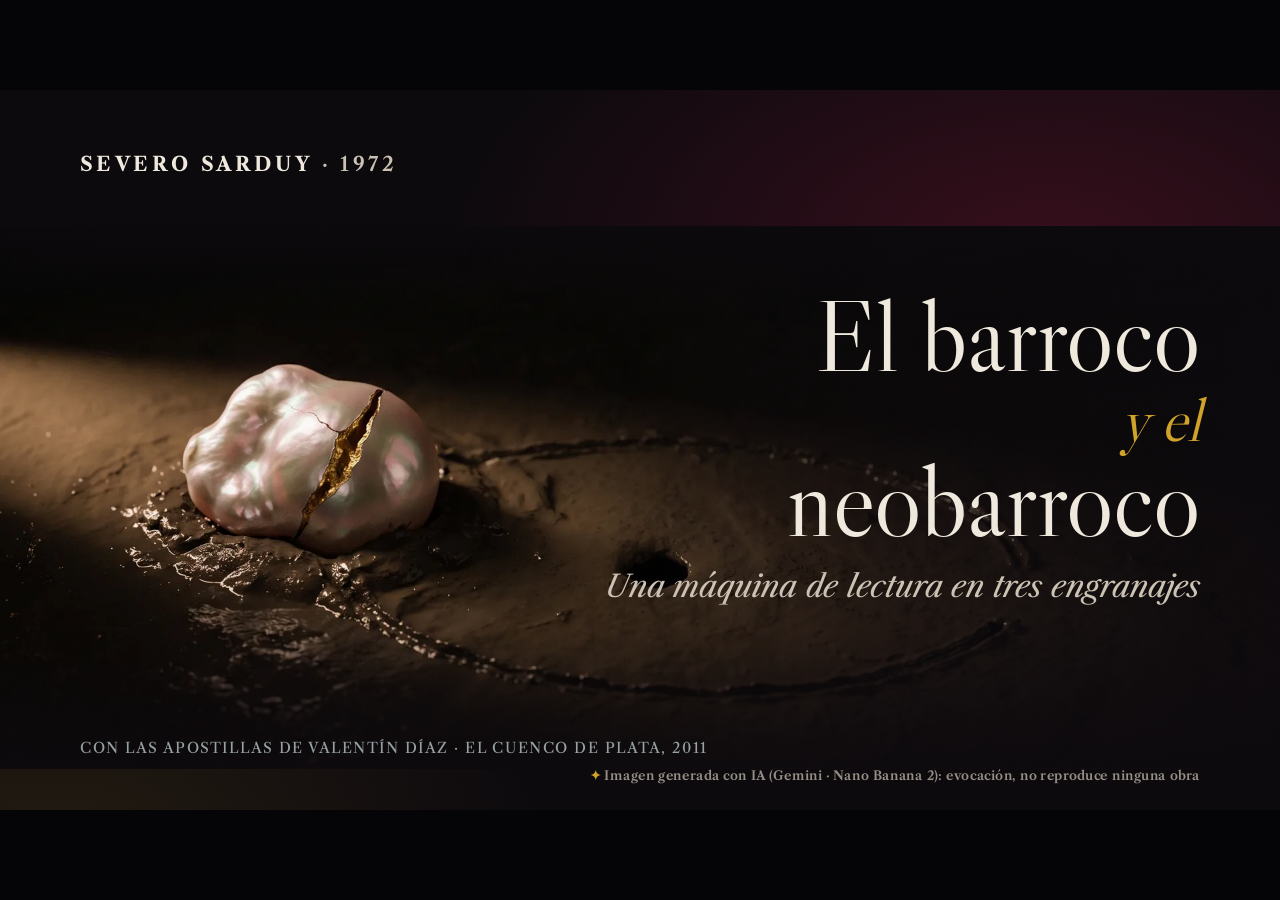
==== commit 9077b9fc: "Botones con íconos: pantalla completa, índice, 3D ampliado dentro de la clase, temporizador play/pau" ====
--- a/docs/index.html
+++ b/docs/index.html
@@ -8,9 +8,10 @@
 <link rel="preconnect" href="https://fonts.googleapis.com">
 <link rel="preconnect" href="https://fonts.gstatic.com" crossorigin>
 <link href="https://fonts.googleapis.com/css2?family=Libre+Caslon+Display&family=Libre+Caslon+Text:ital,wght@0,400;0,700;1,400&display=swap" rel="stylesheet">
-<link rel="stylesheet" href="css/tokens.css">
-<link rel="stylesheet" href="css/svg.css">
-<link rel="stylesheet" href="css/deck.css">
+<link rel="stylesheet" href="css/tokens.css?v=5">
+<link rel="stylesheet" href="css/svg.css?v=5">
+<link rel="stylesheet" href="css/deck.css?v=5">
+<link rel="stylesheet" href="css/botones.css?v=5">
 <link rel="icon" href="data:image/svg+xml,<svg xmlns='http://www.w3.org/2000/svg' viewBox='0 0 64 64'><rect width='64' height='64' fill='%2314100D'/><ellipse cx='32' cy='32' rx='24' ry='15' fill='none' stroke='%23D4A62A' stroke-width='4' stroke-dasharray='8 6'/><circle cx='22' cy='32' r='5' fill='%23D4A62A'/></svg>">
 </head>
 <body>
@@ -219,7 +220,7 @@
 
 <!-- =============================================================== 12 MINI-TALLER -->
 <section class="slide claro" data-titulo="Mini-taller: perífrasis al cuadrado" data-modulo="artificio">
-  <div class="temporizador" data-seg="180"><div class="tiempo">3:00</div><div class="rotulo">clic o T para iniciar</div></div>
+  <div class="temporizador" data-seg="180"><div class="tiempo">3:00</div><button type="button" class="btn-icono chico" data-icono="play" data-tip="Iniciar o pausar (T)" aria-label="Iniciar o pausar el temporizador"></button></div>
   <p class="kicker">Mini-taller · 3 minutos</p>
   <h2>Perífrasis <em style="color:var(--oro-viejo)">al cuadrado</em></h2>
   <ol class="pasos-taller mt-m" style="font-size:44px;max-width:1450px">
@@ -251,14 +252,14 @@
     <div class="tarjeta s" data-from="3"><h3>Portocarrero</h3><p>En <i>Flora</i>, en lugar del «sombrero», una abigarrada cornucopia, un andamiaje floral.</p></div>
     <div class="tarjeta s" data-from="4"><h3>Ricardo Porro</h3><p>El desagüe no es gárgola, sino flauta, fémur o falo; una fuente con forma de <b class="marca-oro">papaya</b>.</p></div>
   </div>
-  <a class="abrir3d" href="3d/visor.html?e=sustitucion&amp;volver=%23%2F15">Ver en 3D ↗</a>
+  <a class="btn-icono con-texto abrir3d" href="#/15" data-icono="cubo" data-tip="Ver la figura 1 en 3D" aria-label="Ver la figura 1 en 3D"><span>3D</span></a>
 </section>
 
 <!-- =============================================================== 15 SUSTITUCIÓN 3D -->
 <section class="slide con3d sin-pie oscura" data-titulo="Sustitución en 3D" data-modulo="artificio">
   <div class="embed3d" data-escena="sustitucion" data-estados="0,1,2,3,5,6,7" data-titulo="Esquema 3D de la sustitución" style="background-image:url(3d/posters/sustitucion.webp)"></div>
   <div class="cabecera3d"><p class="kicker cian">Esquema 3D · Blender</p><h2>La figura 1 <em>en profundidad</em></h2></div>
-  <a class="abrir3d" href="3d/visor.html?e=sustitucion&amp;volver=%23%2F15">Pantalla completa ↗</a>
+  <button type="button" class="btn-icono abrir3d" data-accion="pantalla-3d" data-href="3d/visor.html?e=sustitucion&amp;volver=%23%2F15" data-icono="expandir" data-tip="Esquema 3D a pantalla completa (E)" aria-label="Ver el esquema 3D a pantalla completa"></button>
 </section>
 
 <!-- =============================================================== 16 PROLIFERACIÓN -->
@@ -285,7 +286,7 @@
 <section class="slide con3d sin-pie oscura" data-titulo="Proliferación en 3D" data-modulo="artificio">
   <div class="embed3d" data-escena="proliferacion" data-estados="0,1,2,3,4,5" data-titulo="Esquema 3D de la proliferación" style="background-image:url(3d/posters/proliferacion.webp)"></div>
   <div class="cabecera3d"><p class="kicker cian">Esquema 3D · Blender</p><h2>Del arco abierto <em>a la elipse</em></h2></div>
-  <a class="abrir3d" href="3d/visor.html?e=proliferacion&amp;volver=%23%2F17">Pantalla completa ↗</a>
+  <button type="button" class="btn-icono abrir3d" data-accion="pantalla-3d" data-href="3d/visor.html?e=proliferacion&amp;volver=%23%2F17" data-icono="expandir" data-tip="Esquema 3D a pantalla completa (E)" aria-label="Ver el esquema 3D a pantalla completa"></button>
 </section>
 
 <!-- =============================================================== 18 CONDENSACIÓN -->
@@ -303,7 +304,7 @@
 <section class="slide con3d sin-pie oscura" data-titulo="Condensación en 3D: el lector dentro" data-modulo="artificio">
   <div class="embed3d" data-escena="condensacion" data-estados="0,1,2,3,4" data-titulo="Esquema 3D de la condensación" style="background-image:url(3d/posters/condensacion.webp)"></div>
   <div class="cabecera3d"><p class="kicker cian">Esquema 3D · Blender</p><h2>La figura 3 <em>con el lector dentro</em></h2></div>
-  <a class="abrir3d" href="3d/visor.html?e=condensacion&amp;volver=%23%2F19">Pantalla completa ↗</a>
+  <button type="button" class="btn-icono abrir3d" data-accion="pantalla-3d" data-href="3d/visor.html?e=condensacion&amp;volver=%23%2F19" data-icono="expandir" data-tip="Esquema 3D a pantalla completa (E)" aria-label="Ver el esquema 3D a pantalla completa"></button>
 </section>
 
 <!-- =============================================================== 20 ANAMORFOSIS -->
@@ -340,7 +341,7 @@
 
 <!-- =============================================================== 22 BANCO DE PRUEBAS -->
 <section class="slide claro" data-titulo="Taller: banco de pruebas" data-modulo="artificio">
-  <div class="temporizador" data-seg="480"><div class="tiempo">8:00</div><div class="rotulo">clic o T para iniciar</div></div>
+  <div class="temporizador" data-seg="480"><div class="tiempo">8:00</div><button type="button" class="btn-icono chico" data-icono="play" data-tip="Iniciar o pausar (T)" aria-label="Iniciar o pausar el temporizador"></button></div>
   <p class="kicker">Taller · en grupos de 4</p>
   <h2>Banco de pruebas</h2>
   <ol class="pasos-taller" style="font-size:46px;max-width:1500px">
@@ -388,7 +389,7 @@
 
 <!-- =============================================================== 25 LOPE / GÓNGORA -->
 <section class="slide claro" data-titulo="Ensíllenme el asno rucio" data-modulo="parodia">
-  <div class="temporizador" data-seg="240"><div class="tiempo">4:00</div><div class="rotulo">clic o T para iniciar</div></div>
+  <div class="temporizador" data-seg="240"><div class="tiempo">4:00</div><button type="button" class="btn-icono chico" data-icono="play" data-tip="Iniciar o pausar (T)" aria-label="Iniciar o pausar el temporizador"></button></div>
   <p class="kicker">Actividad · leer en filigrana</p>
   <h2>¿Qué conserva? ¿Qué degrada?</h2>
   <div class="dos mt-m" style="height:auto">
@@ -425,7 +426,7 @@
 <section class="slide con3d sin-pie oscura" data-titulo="Leer en filigrana en 3D" data-modulo="parodia">
   <div class="embed3d" data-escena="estratos" data-estados="0,1,2,3,4,5" data-titulo="Esquema 3D de los estratos del texto" style="background-image:url(3d/posters/estratos.webp)"></div>
   <div class="cabecera3d"><p class="kicker magenta">Esquema 3D · Blender</p><h2>Cita, reminiscencia <em>y gramas</em></h2></div>
-  <a class="abrir3d" href="3d/visor.html?e=estratos&amp;volver=%23%2F27">Pantalla completa ↗</a>
+  <button type="button" class="btn-icono abrir3d" data-accion="pantalla-3d" data-href="3d/visor.html?e=estratos&amp;volver=%23%2F27" data-icono="expandir" data-tip="Esquema 3D a pantalla completa (E)" aria-label="Ver el esquema 3D a pantalla completa"></button>
 </section>
 
 <!-- =============================================================== 28 GRAMAS -->
@@ -467,7 +468,7 @@
         <img data-src="img/pd-retablo.webp" alt="Retablo mayor de San Esteban en Salamanca">
         <div class="campo"></div>
       </figure>
-      <p class="mt-s"><button class="boton-angel" type="button">¡Otro ángel más!</button><span class="contador">suplementos: <span class="cuenta">0</span></span></p>
+      <p class="mt-s"><button class="boton-angel" type="button" data-icono="mas">¡Otro ángel más!</button><span class="contador">suplementos: <span class="cuenta">0</span></span></p>
     </div>
   </div>
 </section>
@@ -496,7 +497,7 @@
 <section class="slide con3d sin-pie oscura" data-titulo="Espejo en 3D: tres reflejos" data-modulo="salida">
   <div class="embed3d" data-escena="espejo" data-estados="0,1,2,3,4" data-titulo="Esquema 3D del espejo" style="background-image:url(3d/posters/espejo.webp)"></div>
   <div class="cabecera3d"><p class="kicker azogue">Esquema 3D · Blender</p><h2>Del reflejo armónico <em>al pulverizado</em></h2></div>
-  <a class="abrir3d" href="3d/visor.html?e=espejo&amp;volver=%23%2F31">Pantalla completa ↗</a>
+  <button type="button" class="btn-icono abrir3d" data-accion="pantalla-3d" data-href="3d/visor.html?e=espejo&amp;volver=%23%2F31" data-icono="expandir" data-tip="Esquema 3D a pantalla completa (E)" aria-label="Ver el esquema 3D a pantalla completa"></button>
 </section>
 
 <!-- =============================================================== 32 NEOBARROCO -->
@@ -556,7 +557,7 @@
 
 <!-- =============================================================== 36 TICKET -->
 <section class="slide claro" data-titulo="Ticket de salida" data-modulo="salida">
-  <div class="temporizador" data-seg="300"><div class="tiempo">5:00</div><div class="rotulo">clic o T para iniciar</div></div>
+  <div class="temporizador" data-seg="300"><div class="tiempo">5:00</div><button type="button" class="btn-icono chico" data-icono="play" data-tip="Iniciar o pausar (T)" aria-label="Iniciar o pausar el temporizador"></button></div>
   <p class="kicker">Ticket de salida · individual</p>
   <h2>Antes de salir</h2>
   <ol class="pasos-taller" style="font-size:42px;max-width:1500px">
@@ -613,18 +614,19 @@
 </div>
 <div id="progreso"></div>
 <div class="controles">
-  <button type="button" id="btn-indice" title="Índice (O)">Índice</button>
-  <button type="button" id="btn-pantalla" title="Pantalla completa (F)">Pantalla completa</button>
+  <button type="button" id="btn-indice" class="btn-icono" data-icono="indice" data-tip="Índice (O)" aria-label="Índice"></button>
+  <button type="button" id="btn-pantalla" class="btn-icono" data-icono="expandir" data-tip="Pantalla completa (F)" aria-label="Pantalla completa"></button>
 </div>
 <div id="indice" hidden>
   <h2>Índice</h2>
   <ol></ol>
-  <button type="button" class="cerrar">Cerrar (Esc)</button>
-  <p class="ayuda-teclas">→ / espacio: avanzar · ← : retroceder · número + Intro: ir a · F: pantalla completa · B: negro · T: temporizador · E: 3D a pantalla completa</p>
-  <button type="button" id="btn-preparar">Preparar clase sin conexión</button>
+  <button type="button" class="cerrar btn-icono" data-icono="cerrar" data-tip="Cerrar (Esc)" aria-label="Cerrar el índice"></button>
+  <p class="ayuda-teclas"><kbd>→</kbd> avanzar <kbd>←</kbd> retroceder <kbd>F</kbd> pantalla completa <kbd>E</kbd> 3D ampliado <kbd>T</kbd> temporizador <kbd>B</kbd> pantalla negra <kbd>N°</kbd>+<kbd>Intro</kbd> ir a</p>
+  <button type="button" id="btn-preparar" data-icono="descargar"><span class="txt">Preparar clase sin conexión</span></button>
 </div>
 <p id="vivo" aria-live="polite"></p>
 </div>
-<script src="js/deck.js"></script>
+<script src="js/iconos.js?v=5"></script>
+<script src="js/deck.js?v=5"></script>
 </body>
 </html>
--- a/docs/css/deck.css
+++ b/docs/css/deck.css
@@ -69,25 +69,26 @@
 body.pie-claro .pie { color: #7a6a5c; } body.pie-claro .pie .num, body.pie-claro .pie .num b { color: var(--tinta-2); } body.pie-claro .pie .modulos li.actual { color: var(--oro-viejo); } body.pie-claro .pie .modulos li.actual::after { background: var(--oro-viejo); }
 
 /* controles discretos (arriba a la derecha) */
-.controles { position: absolute; right: 30px; top: 26px; z-index: 70; display: flex; gap: 10px; opacity: .0; transition: opacity .3s; }
+.controles { position: absolute; right: 30px; top: 22px; z-index: 70; display: flex; gap: 12px; opacity: 0; transition: opacity .3s; }
 #stage:hover .controles { opacity: .85; }
-.controles button { font-family: var(--f-neo); font-weight: 600; font-size: 18px; color: var(--nacar); background: rgba(var(--fondo-rgb),.7); border: 1px solid rgba(var(--linea-rgb),.25); border-radius: 99px; padding: 8px 16px; cursor: pointer; }
-.controles button:hover { color: var(--perla); border-color: var(--cian); }
+.controles .btn-icono { --t: 54px; }
 #vivo { position: absolute; width: 1px; height: 1px; overflow: hidden; clip: rect(0 0 0 0); }
 
 /* índice */
-#indice { position: absolute; inset: 0; z-index: 150; background: rgba(var(--fondo-rgb),.96); padding: 70px 120px; }
+#indice { position: absolute; inset: 0; z-index: 150; background: var(--tinta); padding: 70px 120px; }
 #indice[hidden] { display: none; }
 #indice h2 { font-size: 56px; margin-bottom: 26px; }
 #indice { color: var(--perla); }
 #indice ol { list-style: none; margin: 0; padding: 0; columns: 3; column-gap: 50px; }
 #indice li { break-inside: avoid; }
-#indice button { display: block; width: 100%; text-align: left; font-family: var(--f-texto); font-size: 23px; color: var(--nacar); background: none; border: 0; padding: 7px 0; cursor: pointer; border-bottom: 1px solid rgba(var(--linea-rgb),.1); }
-#indice button:hover, #indice button:focus-visible { color: var(--perla); outline: none; }
-#indice button .n { font-family: var(--f-neo); font-weight: 700; color: var(--oro); margin-right: 14px; }
-#indice .cerrar { position: absolute; right: 120px; top: 74px; font-family: var(--f-neo); font-size: 22px; color: var(--cian); background: none; border: 1px solid rgba(var(--acento-rgb),.5); border-radius: 99px; padding: 8px 18px; cursor: pointer; }
+#indice ol button { display: block; width: 100%; text-align: left; font-family: var(--f-texto); font-size: 23px; color: var(--nacar); background: none; border: 0; padding: 7px 0; cursor: pointer; border-bottom: 1px solid rgba(var(--linea-rgb),.1); }
+#indice ol button:hover, #indice ol button:focus-visible { color: var(--perla); outline: none; }
+#indice ol button .n { font-family: var(--f-neo); font-weight: 700; color: var(--oro); margin-right: 14px; }
+#indice .cerrar { position: absolute; right: 120px; top: 70px; }
 #indice .ayuda-teclas { position: absolute; left: 120px; bottom: 56px; font-family: var(--f-neo); font-size: 20px; color: var(--azogue); letter-spacing: .04em; }
-#btn-preparar { position: absolute; right: 120px; bottom: 50px; font-family: var(--f-neo); font-weight: 600; font-size: 22px; color: var(--tinta); background: var(--oro); border: 0; border-radius: 99px; padding: 12px 24px; cursor: pointer; }
+#btn-preparar { position: absolute; right: 120px; bottom: 50px; display: inline-flex; align-items: center; gap: 12px; font-family: var(--f-neo); font-weight: 700; font-size: 22px; color: var(--tinta); background: var(--oro); border: 0; border-radius: 99px; padding: 14px 26px 14px 20px; cursor: pointer; }
+#btn-preparar svg, .boton-angel svg { width: 26px; height: 26px; fill: none; stroke: currentColor; stroke-width: 2; stroke-linecap: round; stroke-linejoin: round; }
+#btn-preparar:hover { filter: brightness(1.08); }
 
 /* ============================================================ plantillas */
 /* retícula en dos columnas */
@@ -143,8 +144,6 @@
 .con3d::after { content: ""; position: absolute; left: 120px; right: 120px; top: 175px; height: 1px; background: linear-gradient(90deg, rgba(212,166,42,.5), rgba(212,166,42,0) 70%); z-index: 4; }
 .embed3d { position: absolute; left: 0; right: 0; top: 176px; bottom: 0; background: var(--tinta) center/cover no-repeat; }
 .embed3d iframe { position: absolute; inset: 0; width: 100%; height: 100%; border: 0; }
-.abrir3d { position: absolute; right: 120px; top: 80px; z-index: 6; font-family: var(--f-neo); font-weight: 600; font-size: 22px; color: var(--cian); border: 1px solid rgba(var(--acento-rgb),.55); background: rgba(var(--fondo-rgb),.7); border-radius: 99px; padding: 10px 20px; text-decoration: none; }
-.abrir3d:hover { background: rgba(var(--acento-rgb),.14); }
 
 /* díptico */
 .diptico { position: absolute; inset: 0; display: grid; grid-template-columns: 1fr 1fr; }
@@ -187,12 +186,12 @@
 /* temporizador */
 .temporizador { position: absolute; right: 120px; top: 84px; z-index: 5; cursor: pointer; text-align: right; user-select: none; }
 .temporizador .tiempo { font-family: var(--f-neo); font-weight: 700; font-size: 104px; line-height: 1; color: var(--oro-viejo); font-variant-numeric: tabular-nums; }
-.temporizador .rotulo { font-family: var(--f-neo); font-weight: 600; font-size: 20px; letter-spacing: .1em; text-transform: uppercase; color: #6b5d50; margin-top: 6px; }
+.temporizador .rotulo-viejo { font-family: var(--f-neo); font-weight: 600; font-size: 20px; letter-spacing: .1em; text-transform: uppercase; color: #6b5d50; margin-top: 6px; }
 .temporizador.corriendo .tiempo { color: var(--cian-prof); }
 .temporizador.fin .tiempo { color: var(--bermellon); animation: latido 1s ease-in-out 3; }
 @keyframes latido { 50% { opacity: .35; } }
 .slide:not(.claro) .temporizador .tiempo { color: var(--oro); }
-.slide:not(.claro) .temporizador .rotulo { color: var(--nacar); }
+.slide:not(.claro) .temporizador .rotulo-viejo { color: var(--nacar); }
 
 /* tabla de mecanismos / reflejos */
 .tabla { width: 100%; border-collapse: collapse; font-size: 32px; }
@@ -211,7 +210,8 @@
 .angeles .campo { position: absolute; inset: 0; pointer-events: none; }
 .angel { position: absolute; color: var(--oro); text-shadow: 0 0 18px rgba(212,166,42,.6); animation: aparecer .4s ease both; }
 @keyframes aparecer { from { opacity: 0; transform: scale(.2); } }
-.boton-angel { font-family: var(--f-neo); font-weight: 700; font-size: 30px; color: var(--tinta); background: var(--oro); border: 0; border-radius: 99px; padding: 16px 32px; cursor: pointer; }
+.boton-angel { display: inline-flex; align-items: center; gap: 10px; font-family: var(--f-neo); font-weight: 700; font-size: 30px; color: var(--tinta); background: var(--oro); border: 0; border-radius: 99px; padding: 14px 30px 14px 22px; cursor: pointer; transition: transform .15s; }
+.boton-angel:active { transform: scale(.96); }
 .contador { font-family: var(--f-neo); font-weight: 600; font-size: 26px; color: var(--nacar); margin-left: 24px; }
 .contador .cuenta { color: var(--bermellon-claro); font-weight: 700; font-size: 34px; }
 
@@ -244,3 +244,7 @@
 .diptico > div > .img::after { content: ""; position: absolute; left: 0; right: 0; top: 0; height: 34%; background: linear-gradient(180deg, rgba(var(--fondo-rgb),.88) 0%, rgba(var(--fondo-rgb),0) 100%); }
 .creditos-lista { font-size: 25px; line-height: 1.45; }
 .contador { font-size: 28px; }
+
+#indice .ayuda-teclas { max-width: 1180px; line-height: 2.1; font-size: 20px; }
+kbd { display: inline-block; min-width: 1.7em; padding: 2px 8px; margin: 0 4px 0 14px; border: 1px solid rgba(var(--linea-rgb), .4); border-bottom-width: 3px; border-radius: 6px; font-family: var(--f-neo); font-weight: 700; font-size: .95em; line-height: 1.3; text-align: center; color: var(--perla); background: rgba(var(--panel-rgb), .9); }
+kbd:first-child { margin-left: 0; }
--- a/docs/css/botones.css
+++ b/docs/css/botones.css
@@ -0,0 +1,48 @@
+/* Botones con ícono (presentación y visor 3D). Se adaptan al tema por variables:
+   en papel, tinta oscura; en vitrinas oscuras (.oscura), perla. */
+.btn-icono {
+  --t: 60px;
+  position: relative;
+  width: var(--t); height: var(--t);
+  display: inline-grid; place-items: center; grid-auto-flow: column; gap: 10px;
+  padding: 0; margin: 0;
+  border-radius: 50%;
+  border: 1px solid rgba(var(--linea-rgb), .34);
+  background: rgba(var(--fondo-rgb), .66);
+  -webkit-backdrop-filter: blur(6px); backdrop-filter: blur(6px);
+  color: var(--perla);
+  cursor: pointer; text-decoration: none;
+  box-shadow: 0 2px 10px rgba(0, 0, 0, .08);
+  transition: background .2s ease, color .2s ease, border-color .2s ease, transform .15s ease, box-shadow .2s ease;
+}
+.btn-icono svg { width: 46%; height: 46%; fill: none; stroke: currentColor; stroke-width: 1.8; stroke-linecap: round; stroke-linejoin: round; }
+.btn-icono:hover { background: var(--cian); border-color: var(--cian); color: var(--tinta); box-shadow: 0 6px 18px rgba(var(--acento-rgb), .35); }
+.btn-icono:active { transform: scale(.94); }
+.btn-icono:focus-visible { outline: 3px solid var(--cian); outline-offset: 3px; }
+.btn-icono.chico { --t: 46px; }
+.btn-icono.grande { --t: 72px; }
+/* variante con texto breve (p. ej. «3D») */
+.btn-icono.con-texto { width: auto; border-radius: 99px; padding: 0 24px 0 18px; font-family: var(--f-neo); font-weight: 700; font-size: 23px; letter-spacing: .1em; }
+.btn-icono.con-texto svg { width: 30px; height: 30px; }
+
+/* descripción al pasar el mouse (y con el foco del teclado) */
+[data-tip]::after {
+  content: attr(data-tip);
+  position: absolute; top: calc(100% + 12px); right: 0;
+  white-space: nowrap;
+  font-family: var(--f-neo); font-weight: 700; font-size: 18px; line-height: 1; letter-spacing: .03em;
+  color: var(--tinta); background: var(--perla);
+  padding: 9px 13px; border-radius: 6px;
+  box-shadow: 0 6px 20px rgba(0, 0, 0, .18);
+  opacity: 0; transform: translateY(-4px); pointer-events: none;
+  transition: opacity .18s ease, transform .18s ease;
+  z-index: 20;
+}
+[data-tip]:hover::after, [data-tip]:focus-visible::after { opacity: 1; transform: none; }
+.tip-izq::after { right: auto; left: 0; }
+.tip-arriba::after { top: auto; bottom: calc(100% + 12px); }
+
+/* posiciones en la presentación */
+.btn-icono.abrir3d { position: absolute; right: 120px; top: 96px; z-index: 6; }
+.temporizador .btn-icono { margin-top: 10px; }
+.temporizador.corriendo .btn-icono { background: var(--cian); border-color: var(--cian); color: var(--tinta); }
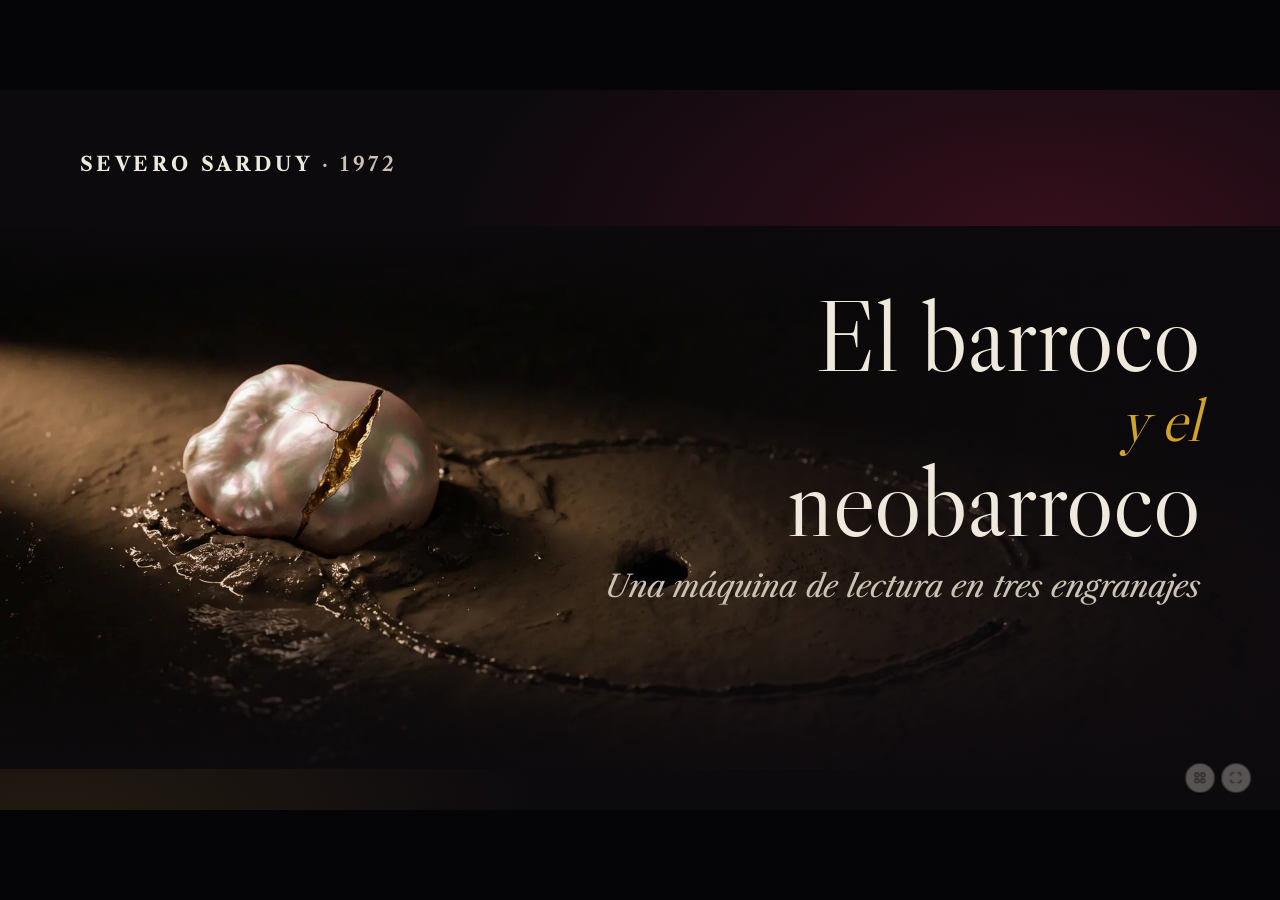
==== commit 19e2038f: "Portada limpia, sin rótulos de IA junto a imágenes, pie más pequeño, controles abajo, SVG embebidos " ====
--- a/docs/index.html
+++ b/docs/index.html
@@ -10,8 +10,8 @@
 <link href="https://fonts.googleapis.com/css2?family=Libre+Caslon+Display&family=Libre+Caslon+Text:ital,wght@0,400;0,700;1,400&display=swap" rel="stylesheet">
 <link rel="stylesheet" href="css/tokens.css?v=5">
 <link rel="stylesheet" href="css/svg.css?v=5">
-<link rel="stylesheet" href="css/deck.css?v=5">
-<link rel="stylesheet" href="css/botones.css?v=5">
+<link rel="stylesheet" href="css/deck.css?v=6">
+<link rel="stylesheet" href="css/botones.css?v=6">
 <link rel="icon" href="data:image/svg+xml,<svg xmlns='http://www.w3.org/2000/svg' viewBox='0 0 64 64'><rect width='64' height='64' fill='%2314100D'/><ellipse cx='32' cy='32' rx='24' ry='15' fill='none' stroke='%23D4A62A' stroke-width='4' stroke-dasharray='8 6'/><circle cx='22' cy='32' r='5' fill='%23D4A62A'/></svg>">
 </head>
 <body>
@@ -25,8 +25,6 @@
     <h1>El barroco<span class="y">y el</span>neobarroco</h1>
     <p class="sub">Una máquina de lectura en tres engranajes</p>
   </div>
-  <p class="apost" style="bottom:80px">Con las apostillas de Valentín Díaz · El Cuenco de Plata, 2011</p>
-  <p class="credito ia">Imagen generada con IA (Gemini · Nano Banana 2): evocación, no reproduce ninguna obra</p>
 </section>
 
 <!-- =============================================================== 2 PROVOCACIÓN -->
@@ -169,7 +167,6 @@
     <p class="kicker">§2 · Artificio</p>
     <h2 style="font-size:72px;text-shadow:0 2px 24px rgba(0,0,0,.7)">¿Naturaleza o artificio?</h2>
   </div>
-  <p class="etiqueta-ia" style="right:40px;top:40px;z-index:4">✦ Imágenes generadas con IA · evocaciones</p>
   <p class="peq abs" style="left:1050px;right:90px;top:170px;z-index:4" data-from="2">Matiz de Díaz: el desacuerdo con d’Ors «no debería ser sobreestimado»; con él, el barroco se vuelve <em>lo barroco</em>, una constante que atraviesa épocas.</p>
 </section>
 
@@ -200,7 +197,7 @@
       </div>
     </div>
   </div>
-  <p class="credito" style="left:120px;bottom:88px">Góngora, <i>Soledades</i> (1613), citado por Sarduy §2 · ✦ halcón e islas: imágenes generadas con IA · W. Blaeu, <i>Tabula Magellanica</i> (1635), dominio público</p>
+  <p class="credito" style="left:120px;bottom:88px">Góngora, <i>Soledades</i> (1613), citado por Sarduy §2 · W. Blaeu, <i>Tabula Magellanica</i> (1635), dominio público</p>
 </section>
 
 <!-- =============================================================== 11 METÁFORA AL CUADRADO -->
@@ -272,9 +269,8 @@
       <p class="cita chica">una cadena de significantes que progresa metonímicamente</p>
     </div>
     <div class="col">
-      <figure class="marco-img ia" style="height:560px;margin:40px 0 0" data-from="1">
+      <figure class="marco-img" style="height:560px;margin:40px 0 0" data-from="1">
         <img data-src="img/nb-06-carpentier.webp" style="object-position:62% 50%" alt="Imagen generada con IA: patio colonial de noche con reloj de sol, balanza con un gato dormido, telescopio en una ventana rota y un armario alto">
-        <figcaption class="credito">✦ Imagen generada con IA · evocación de Carpentier, <i>El siglo de las luces</i>, cap. III</figcaption>
       </figure>
       <p class="pregunta mt-m" data-from="1">¿Qué palabra falta en el centro?</p>
       <p class="cuerpo mt-s" style="font-size:32px" data-from="2">«Desorden»: nunca se nombra; se infiere por <b>lectura radial</b>.</p>
@@ -379,9 +375,8 @@
       <p class="peq mt-m">Filigrana: la marca de agua que sólo aparece a contraluz.</p>
     </div>
     <div class="col">
-      <figure class="marco-img ia" style="height:870px;margin:0">
+      <figure class="marco-img" style="height:870px;margin:0">
         <img data-src="img/nb-08-filigrana.webp" alt="Imagen generada con IA: hoja de papel antiguo a contraluz con una marca de agua de volutas y escritura borrada ilegible">
-        <figcaption class="credito">✦ Imagen generada con IA · evocación</figcaption>
       </figure>
     </div>
   </div>
@@ -443,9 +438,8 @@
       <p class="peq mt-m voz-diaz" data-from="4">Díaz, con François Wahl: la zona de los gramas es «probablemente la más superflua» del ensayo.</p>
     </div>
     <div class="col">
-      <figure class="marco-img ia" style="height:860px;margin:0" data-from="3">
+      <figure class="marco-img" style="height:860px;margin:0" data-from="3">
         <img data-src="img/nb-10-azabache.webp" style="object-position:50% 20%" alt="Imagen generada con IA: amuleto de azabache con hilo rojo y una cuenta azul en forma de ojo">
-        <figcaption class="credito">✦ Imagen generada con IA · evocación</figcaption>
       </figure>
     </div>
   </div>
@@ -512,9 +506,8 @@
       <p class="ref" data-from="2">«Arte del destronamiento y la discusión» · Sarduy 1972, §4 b</p>
     </div>
     <div class="col">
-      <figure class="marco-img ia" style="height:860px;margin:0">
+      <figure class="marco-img" style="height:860px;margin:0">
         <img data-src="img/nb-12-espejo.webp" alt="Imagen generada con IA: espejo convexo que estalla en esquirlas alrededor de un centro vacío, con reflejos dorados y cian">
-        <figcaption class="credito">✦ Imagen generada con IA · evocación</figcaption>
       </figure>
     </div>
   </div>
@@ -541,7 +534,6 @@
     </div>
     <p class="peq mt-m voz-diaz" data-from="2">Díaz: en 1972 «Revolución» es la cubana; la de Sarduy es una «postulación, aún eufórica», una grieta interior que luego abandona.</p>
   </div>
-  <p class="etiqueta-ia" style="right:40px;bottom:40px">✦ Imagen generada con IA · evocación</p>
 </section>
 
 <!-- =============================================================== 35 PRUEBA DE ESTRÉS -->
@@ -584,7 +576,7 @@
       <p class="peq mt-s">1.000-1.200 palabras · al menos cuatro citas breves con página · sugerencias: Lemebel, Juan Luis Martínez, Eltit, Zurita, el neobarroso</p>
     </div>
     <div class="col">
-      <figure class="marco-img ia" style="height:860px;margin:0">
+      <figure class="marco-img" style="height:860px;margin:0">
         <img data-src="img/nb-01-perla.webp" style="object-position:20% 50%" alt="Imagen generada con IA: perla barroca en el barro">
       </figure>
     </div>
@@ -614,8 +606,8 @@
 </div>
 <div id="progreso"></div>
 <div class="controles">
-  <button type="button" id="btn-indice" class="btn-icono" data-icono="indice" data-tip="Índice (O)" aria-label="Índice"></button>
-  <button type="button" id="btn-pantalla" class="btn-icono" data-icono="expandir" data-tip="Pantalla completa (F)" aria-label="Pantalla completa"></button>
+  <button type="button" id="btn-indice" class="btn-icono tip-arriba" data-icono="indice" data-tip="Índice (O)" aria-label="Índice"></button>
+  <button type="button" id="btn-pantalla" class="btn-icono tip-arriba" data-icono="expandir" data-tip="Pantalla completa (F)" aria-label="Pantalla completa"></button>
 </div>
 <div id="indice" hidden>
   <h2>Índice</h2>
@@ -627,6 +619,7 @@
 <p id="vivo" aria-live="polite"></p>
 </div>
 <script src="js/iconos.js?v=5"></script>
-<script src="js/deck.js?v=5"></script>
+<script src="js/svg-datos.js?v=6"></script>
+<script src="js/deck.js?v=6"></script>
 </body>
 </html>
--- a/docs/css/deck.css
+++ b/docs/css/deck.css
@@ -54,14 +54,15 @@
 [data-until].off { opacity: 0; }
 
 /* ============================================================ pie */
-.pie { position: absolute; left: 120px; right: 120px; bottom: 34px; height: 40px; display: flex; align-items: center; justify-content: space-between; z-index: 60; pointer-events: none; font-family: var(--f-neo); font-weight: 600; font-size: 20px; letter-spacing: .08em; color: rgba(var(--linea-rgb),.62); }
+.pie { position: absolute; left: 120px; right: 190px; bottom: 30px; height: 40px; display: flex; align-items: center; justify-content: space-between; z-index: 60; pointer-events: none; font-family: var(--f-neo); font-weight: 400; font-size: 15px; letter-spacing: .1em; color: rgba(var(--linea-rgb),.7); }
 body.sin-pie .pie { opacity: 0; }
-.pie .obra { text-transform: uppercase; letter-spacing: .14em; }
-.pie .modulos { display: flex; gap: 34px; list-style: none; margin: 0; padding: 0; text-transform: uppercase; letter-spacing: .12em; }
+.pie .obra { text-transform: uppercase; letter-spacing: .16em; }
+.pie .modulos { display: flex; gap: 30px; list-style: none; margin: 0; padding: 0; text-transform: uppercase; letter-spacing: .12em; }
 .pie .modulos li { position: relative; transition: color .3s; }
 .pie .modulos li.actual { color: var(--oro); }
-.pie .modulos li.actual::after { content: ""; position: absolute; left: 0; right: 0; bottom: -8px; height: 2px; background: var(--oro); }
-.pie .num { font-size: 22px; color: var(--nacar); }
+.pie .modulos li.actual { font-weight: 700; }
+.pie .modulos li.actual::after { content: ""; position: absolute; left: 0; right: 0; bottom: -7px; height: 1.5px; background: var(--oro); }
+.pie .num { font-size: 16px; letter-spacing: .08em; color: var(--nacar); }
 .pie .num b { color: var(--perla); font-weight: 700; }
 #progreso { position: absolute; left: 0; bottom: 0; height: 4px; width: 1920px; z-index: 61; pointer-events: none; }
 #progreso::before { content: ""; position: absolute; left: 0; top: 0; bottom: 0; width: calc(var(--p, 0) * 100%); background: linear-gradient(90deg, var(--oro-viejo), var(--oro)); transition: width .5s ease; }
@@ -69,9 +70,9 @@
 body.pie-claro .pie { color: #7a6a5c; } body.pie-claro .pie .num, body.pie-claro .pie .num b { color: var(--tinta-2); } body.pie-claro .pie .modulos li.actual { color: var(--oro-viejo); } body.pie-claro .pie .modulos li.actual::after { background: var(--oro-viejo); }
 
 /* controles discretos (arriba a la derecha) */
-.controles { position: absolute; right: 30px; top: 22px; z-index: 70; display: flex; gap: 12px; opacity: 0; transition: opacity .3s; }
-#stage:hover .controles { opacity: .85; }
-.controles .btn-icono { --t: 54px; }
+.controles { position: absolute; right: 44px; bottom: 26px; z-index: 70; display: flex; gap: 10px; opacity: .5; transition: opacity .3s; }
+#stage:hover .controles, .controles:focus-within { opacity: 1; }
+.controles .btn-icono { --t: 44px; box-shadow: none; }
 #vivo { position: absolute; width: 1px; height: 1px; overflow: hidden; clip: rect(0 0 0 0); }
 
 /* índice */
@@ -101,7 +102,6 @@
 .marco-img.contener img { object-fit: contain; background: var(--barro); }
 .marco-img .credito { left: 16px; bottom: 12px; background: rgba(var(--fondo-rgb),.72); padding: 5px 10px; border-radius: 4px; }
 /* filete de oro interrumpido en imágenes IA */
-.marco-img.ia::after { content: ""; position: absolute; left: 0; right: 0; top: 0; height: 3px; background: linear-gradient(90deg, var(--oro) 0 34%, transparent 34% 40%, var(--oro) 40% 46%, transparent 46%); }
 
 /* imagen a sangre con velo */
 .sangre { position: absolute; inset: 0; background-size: cover; background-position: center; }
